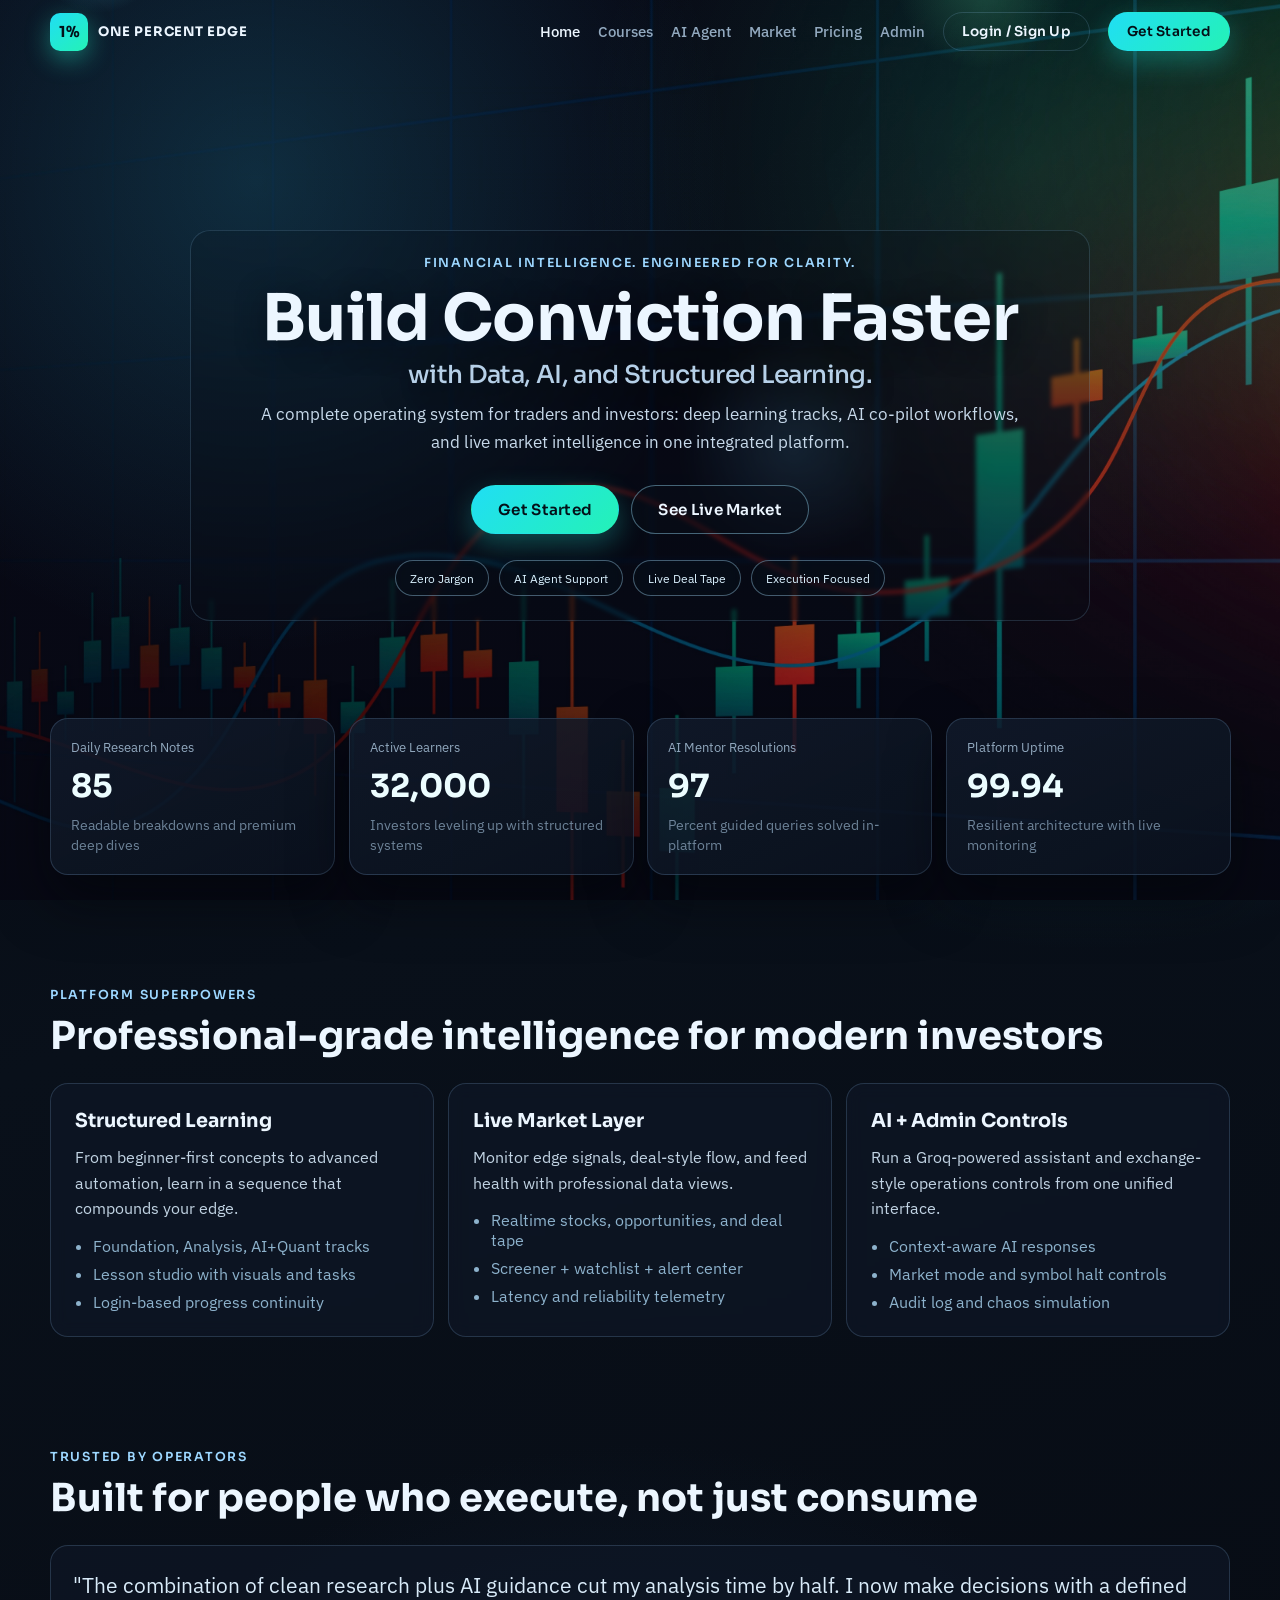
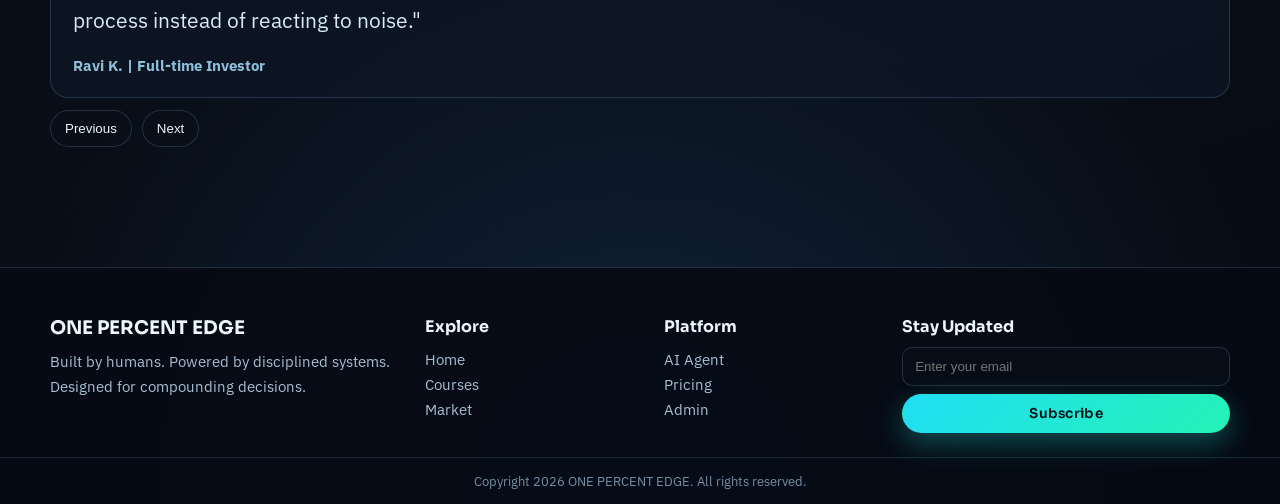
==== frontend/index.html @ e79e5efd "Initial commit" ====
<!DOCTYPE html>
<html lang="en">
  <head>
    <meta charset="UTF-8" />
    <meta name="viewport" content="width=device-width, initial-scale=1.0" />
    <title>One Percent Edge | Home</title>
    <link rel="preconnect" href="https://fonts.googleapis.com" />
    <link rel="preconnect" href="https://fonts.gstatic.com" crossorigin />
    <link
      href="https://fonts.googleapis.com/css2?family=Sora:wght@400;500;600;700;800&family=IBM+Plex+Sans:wght@400;500;600;700&display=swap"
      rel="stylesheet"
    />
    <link rel="stylesheet" href="/frontend/styles.css" />
  </head>
  <body>
    <div class="noise-layer" aria-hidden="true"></div>
    <div class="cursor-glow" id="cursorGlow" aria-hidden="true"></div>
    <div class="scroll-progress" id="scrollProgress" aria-hidden="true"></div>

    <header class="site-header" id="siteHeader">
      <nav class="nav-wrap container">
        <a class="brand" href="/" aria-label="One Percent Edge Home">
          <span class="brand-mark">1%</span>
          <span class="brand-text">ONE PERCENT EDGE</span>
        </a>

        <button class="nav-toggle" id="navToggle" aria-label="Toggle menu" aria-expanded="false" aria-controls="navLinks">
          <span></span><span></span><span></span>
        </button>

        <div class="nav-links" id="navLinks">
          <a href="/">Home</a>
          <a href="/courses">Courses</a>
          <a href="/ai-agent">AI Agent</a>
          <a href="/market">Market</a>
          <a href="/pricing">Pricing</a>
          <a href="/admin">Admin</a>
          <button class="btn btn-ghost" id="navLoginBtn" type="button">Login / Sign Up</button>
          <button class="btn btn-primary" id="navGetStarted" type="button">Get Started</button>
        </div>
      </nav>
    </header>

    <main>
      <section class="hero" id="home">
        <img class="hero-image" src="/frontend/background.jpeg" alt="Hero background" />
        <div class="hero-overlay"></div>
        <div class="hero-particles" aria-hidden="true"></div>

        <div class="hero-content container">
          <p class="eyebrow reveal">Financial Intelligence. Engineered for Clarity.</p>
          <h1 class="reveal delay-1">
            Build Conviction Faster
            <span>with Data, AI, and Structured Learning.</span>
          </h1>
          <p class="hero-subtext reveal delay-2">
            A complete operating system for traders and investors: deep learning tracks, AI co-pilot workflows,
            and live market intelligence in one integrated platform.
          </p>
          <div class="hero-actions reveal delay-3">
            <button class="btn btn-primary btn-xl" id="heroGetStarted" type="button">Get Started</button>
            <a class="btn btn-outline btn-xl" href="/market">See Live Market</a>
          </div>
          <div class="hero-tags reveal delay-4">
            <span>Zero Jargon</span>
            <span>AI Agent Support</span>
            <span>Live Deal Tape</span>
            <span>Execution Focused</span>
          </div>
        </div>
      </section>

      <section class="quick-stats container" id="stats">
        <article class="stat-card reveal tilt-card">
          <p>Daily Research Notes</p>
          <h3 data-counter="85">0</h3>
          <span>Readable breakdowns and premium deep dives</span>
        </article>
        <article class="stat-card reveal delay-1 tilt-card">
          <p>Active Learners</p>
          <h3 data-counter="32000">0</h3>
          <span>Investors leveling up with structured systems</span>
        </article>
        <article class="stat-card reveal delay-2 tilt-card">
          <p>AI Mentor Resolutions</p>
          <h3 data-counter="97">0</h3>
          <span>Percent guided queries solved in-platform</span>
        </article>
        <article class="stat-card reveal delay-3 tilt-card">
          <p>Platform Uptime</p>
          <h3 data-counter="99.94">0</h3>
          <span>Resilient architecture with live monitoring</span>
        </article>
      </section>

      <section class="feature-section container" id="features">
        <div class="section-head reveal">
          <p class="section-eyebrow">Platform Superpowers</p>
          <h2>Professional-grade intelligence for modern investors</h2>
        </div>

        <div class="feature-grid">
          <article class="feature-card reveal tilt-card">
            <h3>Structured Learning</h3>
            <p>From beginner-first concepts to advanced automation, learn in a sequence that compounds your edge.</p>
            <ul>
              <li>Foundation, Analysis, AI+Quant tracks</li>
              <li>Lesson studio with visuals and tasks</li>
              <li>Login-based progress continuity</li>
            </ul>
          </article>

          <article class="feature-card reveal delay-1 tilt-card">
            <h3>Live Market Layer</h3>
            <p>Monitor edge signals, deal-style flow, and feed health with professional data views.</p>
            <ul>
              <li>Realtime stocks, opportunities, and deal tape</li>
              <li>Screener + watchlist + alert center</li>
              <li>Latency and reliability telemetry</li>
            </ul>
          </article>

          <article class="feature-card reveal delay-2 tilt-card">
            <h3>AI + Admin Controls</h3>
            <p>Run a Groq-powered assistant and exchange-style operations controls from one unified interface.</p>
            <ul>
              <li>Context-aware AI responses</li>
              <li>Market mode and symbol halt controls</li>
              <li>Audit log and chaos simulation</li>
            </ul>
          </article>
        </div>
      </section>

      <section class="testimonial-section container" id="testimonials">
        <div class="section-head reveal">
          <p class="section-eyebrow">Trusted by Operators</p>
          <h2>Built for people who execute, not just consume</h2>
        </div>

        <div class="testimonial-slider reveal" id="testimonialSlider">
          <article class="testimonial active">
            <p>
              "The combination of clean research plus AI guidance cut my analysis time by half. I now make decisions with a defined
              process instead of reacting to noise."
            </p>
            <h4>Ravi K. | Full-time Investor</h4>
          </article>
          <article class="testimonial">
            <p>
              "What stood out is the learning depth. The course tracks are practical and the live intelligence panel gives confidence
              that the platform is truly alive."
            </p>
            <h4>Neha S. | Portfolio Manager</h4>
          </article>
          <article class="testimonial">
            <p>
              "I came for market notes and stayed for the system. The AI agent + structured curriculum is exactly what a serious
              learner needs."
            </p>
            <h4>Arjun P. | Data-driven Trader</h4>
          </article>
        </div>

        <div class="slider-controls reveal delay-1">
          <button id="prevTestimonial" type="button" aria-label="Previous testimonial">Previous</button>
          <button id="nextTestimonial" type="button" aria-label="Next testimonial">Next</button>
        </div>
      </section>
    </main>

    <footer class="site-footer">
      <div class="container footer-grid">
        <div>
          <h3>ONE PERCENT EDGE</h3>
          <p>Built by humans. Powered by disciplined systems. Designed for compounding decisions.</p>
        </div>
        <div>
          <h4>Explore</h4>
          <a href="/">Home</a>
          <a href="/courses">Courses</a>
          <a href="/market">Market</a>
        </div>
        <div>
          <h4>Platform</h4>
          <a href="/ai-agent">AI Agent</a>
          <a href="/pricing">Pricing</a>
          <a href="/admin">Admin</a>
        </div>
        <div>
          <h4>Stay Updated</h4>
          <form id="newsletterForm" class="newsletter-form">
            <input id="newsletterEmail" type="email" placeholder="Enter your email" required />
            <button class="btn btn-primary" type="submit">Subscribe</button>
          </form>
        </div>
      </div>
      <p class="copyright">Copyright 2026 ONE PERCENT EDGE. All rights reserved.</p>
    </footer>

    <div class="modal" id="leadModal" aria-hidden="true" role="dialog" aria-labelledby="leadModalTitle">
      <div class="modal-backdrop" data-close-modal="true"></div>
      <div class="modal-panel">
        <button class="modal-close" type="button" data-close-modal="true" aria-label="Close">x</button>
        <p class="section-eyebrow">Get Started</p>
        <h3 id="leadModalTitle">Reserve Your Onboarding Slot</h3>
        <form id="leadForm" class="lead-form">
          <input id="leadName" type="text" placeholder="Full name" required />
          <input id="leadEmail" type="email" placeholder="Email address" required />
          <select id="leadRole" required>
            <option value="">Select your goal</option>
            <option>Beginner Investor</option>
            <option>Active Trader</option>
            <option>Research Analyst</option>
            <option>Build AI Workflows</option>
          </select>
          <textarea id="leadNote" placeholder="What do you want to achieve in the next 90 days?" rows="4"></textarea>
          <button class="btn btn-primary" type="submit">Start My Journey</button>
        </form>
      </div>
    </div>

    <div class="modal" id="authModal" aria-hidden="true" role="dialog" aria-labelledby="authModalTitle">
      <div class="modal-backdrop" id="authBackdrop"></div>
      <div class="modal-panel auth-panel">
        <button class="modal-close" id="authCloseBtn" type="button" aria-label="Close">x</button>
        <p class="section-eyebrow">Course Access</p>
        <h3 id="authModalTitle">Login or Sign Up to Enroll</h3>
        <p class="auth-note">All courses are free of cost right now. Login once and continue learning anytime.</p>
        <div class="auth-tabs">
          <button class="auth-tab active" data-auth-tab="login" type="button">Login</button>
          <button class="auth-tab" data-auth-tab="signup" type="button">Sign Up</button>
        </div>

        <form id="loginForm" class="auth-form">
          <input id="loginEmail" type="email" placeholder="Email address" required />
          <input id="loginPassword" type="password" placeholder="Password" minlength="6" required />
          <button class="btn btn-primary" type="submit">Login and Enroll</button>
        </form>

        <form id="signupForm" class="auth-form hidden-auth">
          <input id="signupName" type="text" placeholder="Full name" required />
          <input id="signupEmail" type="email" placeholder="Email address" required />
          <input id="signupPassword" type="password" placeholder="Create password" minlength="6" required />
          <button class="btn btn-primary" type="submit">Create Account and Enroll</button>
        </form>
      </div>
    </div>

    <div class="toast-stack" id="toastStack" aria-live="polite"></div>

    <script src="/frontend/app.js"></script>
  </body>
</html>
---- frontend/styles.css ----
﻿:root {
  --bg-main: #070910;
  --bg-soft: #0c1220;
  --bg-card: rgba(14, 23, 38, 0.72);
  --bg-card-strong: rgba(12, 19, 32, 0.92);
  --line: rgba(157, 203, 255, 0.18);
  --line-strong: rgba(157, 226, 255, 0.42);
  --text-main: #ecf6ff;
  --text-muted: #92a9bf;
  --text-soft: #6d8398;
  --primary: #20def4;
  --primary-2: #24f2b6;
  --accent: #90ff66;
  --danger: #ff6b7b;
  --warning: #ffc66b;
  --radius-sm: 12px;
  --radius-md: 18px;
  --radius-lg: 26px;
  --font-head: "Sora", sans-serif;
  --font-body: "IBM Plex Sans", sans-serif;
  --ease-main: cubic-bezier(0.2, 0.75, 0.2, 1);
  --shadow-main: 0 24px 54px rgba(2, 5, 10, 0.55);
}

* {
  box-sizing: border-box;
}

html {
  scroll-behavior: smooth;
}

body {
  margin: 0;
  min-height: 100%;
  font-family: var(--font-body);
  color: var(--text-main);
  background:
    radial-gradient(circle at 12% 14%, #1a2f4d 0%, transparent 26%),
    radial-gradient(circle at 85% 18%, #0f4658 0%, transparent 28%),
    radial-gradient(circle at 50% 100%, #12243b 0%, transparent 30%),
    linear-gradient(160deg, #05070f 0%, #09101a 42%, #070b13 100%);
  overflow-x: hidden;
}

a {
  color: inherit;
  text-decoration: none;
}

.noise-layer {
  position: fixed;
  inset: 0;
  pointer-events: none;
  z-index: -2;
  opacity: 0.28;
  background-image:
    radial-gradient(circle at 1px 1px, rgba(255, 255, 255, 0.08) 1px, transparent 0),
    linear-gradient(transparent 94%, rgba(121, 191, 255, 0.06) 95%);
  background-size: 3px 3px, 100% 26px;
}

.cursor-glow {
  position: fixed;
  top: 0;
  left: 0;
  width: 260px;
  height: 260px;
  border-radius: 50%;
  pointer-events: none;
  background: radial-gradient(circle, rgba(33, 216, 244, 0.18), rgba(33, 216, 244, 0) 65%);
  transform: translate(-50%, -50%);
  z-index: -1;
  transition: transform 120ms linear;
}

.scroll-progress {
  position: fixed;
  top: 0;
  left: 0;
  width: 0;
  height: 3px;
  z-index: 100;
  background: linear-gradient(90deg, var(--primary), var(--primary-2));
  box-shadow: 0 0 18px rgba(37, 240, 204, 0.75);
}

.container {
  width: min(1180px, calc(100vw - 36px));
  margin: 0 auto;
}

.page-shell {
  padding-top: 108px;
}

.page-shell > section:first-child {
  margin-top: 0 !important;
}

.site-header {
  position: fixed;
  top: 0;
  left: 0;
  right: 0;
  z-index: 80;
  padding: 12px 0;
  transition: background 220ms var(--ease-main), box-shadow 220ms var(--ease-main), border-color 220ms var(--ease-main);
  border-bottom: 1px solid transparent;
}

.site-header.scrolled {
  background: rgba(7, 12, 20, 0.83);
  backdrop-filter: blur(10px);
  border-bottom-color: var(--line);
  box-shadow: 0 12px 40px rgba(0, 0, 0, 0.35);
}

.nav-wrap {
  display: flex;
  align-items: center;
  justify-content: space-between;
  gap: 18px;
}

.brand {
  display: inline-flex;
  align-items: center;
  gap: 10px;
}

.brand-mark {
  width: 38px;
  height: 38px;
  border-radius: 10px;
  display: inline-grid;
  place-items: center;
  font: 700 0.95rem var(--font-head);
  color: #041019;
  background: linear-gradient(140deg, var(--primary), var(--primary-2));
  box-shadow: 0 8px 24px rgba(37, 240, 204, 0.4);
}

.brand-text {
  font-family: var(--font-head);
  font-weight: 700;
  letter-spacing: 0.06em;
  font-size: 0.82rem;
}

.nav-links {
  display: inline-flex;
  align-items: center;
  gap: 18px;
}

.nav-links > a {
  color: var(--text-muted);
  font-weight: 500;
  font-size: 0.94rem;
  transition: color 180ms var(--ease-main);
}

.nav-links > a:hover,
.nav-links > a.active {
  color: var(--text-main);
}

.nav-toggle {
  display: none;
  width: 44px;
  height: 44px;
  border: 1px solid var(--line);
  border-radius: 12px;
  background: rgba(8, 14, 24, 0.9);
  padding: 0;
  align-items: center;
  justify-content: center;
  flex-direction: column;
  gap: 5px;
}

.nav-toggle span {
  width: 20px;
  height: 2px;
  background: var(--text-main);
  border-radius: 999px;
  transition: transform 180ms var(--ease-main), opacity 180ms var(--ease-main);
}

.btn {
  border: 1px solid transparent;
  border-radius: 999px;
  padding: 10px 18px;
  font-family: var(--font-head);
  font-weight: 600;
  font-size: 0.85rem;
  letter-spacing: 0.02em;
  cursor: pointer;
  transition: transform 180ms var(--ease-main), box-shadow 180ms var(--ease-main), border-color 180ms var(--ease-main), background 180ms var(--ease-main);
}

.btn:hover {
  transform: translateY(-1px);
}

.btn-primary {
  background: linear-gradient(135deg, var(--primary), var(--primary-2));
  color: #041018;
  box-shadow: 0 10px 28px rgba(33, 233, 214, 0.3);
}

.btn-primary:hover {
  box-shadow: 0 14px 32px rgba(33, 233, 214, 0.45);
}

.btn-ghost {
  background: transparent;
  color: var(--text-main);
  border-color: var(--line);
}

.btn-outline {
  background: rgba(9, 15, 25, 0.5);
  color: var(--text-main);
  border-color: var(--line-strong);
}

.btn-xl {
  font-size: 0.95rem;
  padding: 14px 26px;
}

.hero {
  position: relative;
  min-height: 100vh;
  display: grid;
  place-items: center;
  padding-top: 95px;
  --hero-lift: 72px;
  overflow: hidden;
}

.hero-image {
  position: absolute;
  inset: 0;
  width: 100%;
  height: 100%;
  object-fit: cover;
  filter: brightness(1.13) contrast(1.08) saturate(1.1);
  transform: scale(1.08);
  animation: heroZoom 16s ease-in-out infinite alternate;
}

@keyframes heroZoom {
  from {
    transform: scale(1.08);
  }
  to {
    transform: scale(1.16);
  }
}

.hero-overlay {
  position: absolute;
  inset: 0;
  background:
    radial-gradient(circle at 20% 20%, rgba(50, 209, 255, 0.18), transparent 38%),
    radial-gradient(circle at 80% 18%, rgba(58, 255, 169, 0.12), transparent 35%),
    linear-gradient(160deg, rgba(5, 8, 14, 0.34), rgba(5, 8, 14, 0.52));
}


.hero-particles {
  position: absolute;
  inset: -30% -10% -8%;
  pointer-events: none;
  background:
    radial-gradient(circle, rgba(90, 225, 255, 0.32) 0, rgba(90, 225, 255, 0) 52%) 10% 12% / 180px 180px no-repeat,
    radial-gradient(circle, rgba(102, 255, 173, 0.2) 0, rgba(102, 255, 173, 0) 55%) 76% 14% / 220px 220px no-repeat,
    radial-gradient(circle, rgba(100, 192, 255, 0.16) 0, rgba(100, 192, 255, 0) 60%) 62% 60% / 260px 260px no-repeat;
  animation: floatParticles 10s ease-in-out infinite alternate;
}

@keyframes floatParticles {
  from {
    transform: translate3d(0, -6px, 0);
  }
  to {
    transform: translate3d(0, -24px, 0);
  }
}

.hero-content {
  position: relative;
  z-index: 3;
  text-align: center;
  max-width: 900px;
  transform: translateY(calc(-1 * var(--hero-lift)));
  padding: clamp(16px, 2.6vw, 24px);
  border-radius: 20px;
  background: linear-gradient(180deg, rgba(7, 12, 21, 0.2), rgba(7, 12, 21, 0.34));
  border: 1px solid rgba(147, 210, 255, 0.17);
  backdrop-filter: blur(2px);
}

.eyebrow,
.section-eyebrow {
  margin: 0;
  font-family: var(--font-head);
  font-weight: 600;
  font-size: 0.78rem;
  letter-spacing: 0.14em;
  text-transform: uppercase;
  color: #9dd7ff;
}

.hero h1 {
  margin: 14px 0 12px;
  font-family: var(--font-head);
  font-size: clamp(2rem, 6vw, 4rem);
  line-height: 1.05;
  letter-spacing: -0.01em;
  text-shadow: 0 6px 28px rgba(2, 7, 16, 0.5);
}

.hero h1 span {
  display: block;
  margin-top: 10px;
  font-size: clamp(1rem, 2.1vw, 1.55rem);
  color: #b6d0e8;
  font-weight: 500;
}

.hero-subtext {
  margin: 0 auto;
  max-width: 780px;
  font-size: clamp(1rem, 1.35vw, 1.2rem);
  line-height: 1.6;
  color: #c7d9ea;
}

.hero-actions {
  margin-top: 30px;
  display: inline-flex;
  align-items: center;
  gap: 12px;
}

.hero-tags {
  margin-top: 26px;
  display: flex;
  flex-wrap: wrap;
  justify-content: center;
  gap: 10px;
}

.hero-tags span {
  padding: 9px 14px;
  border-radius: 999px;
  border: 1px solid rgba(169, 224, 255, 0.38);
  background: rgba(8, 16, 28, 0.45);
  backdrop-filter: blur(6px);
  font-size: 0.78rem;
  color: #daf2ff;
}

.quick-stats {
  margin-top: -182px;
  position: relative;
  z-index: 4;
  display: grid;
  grid-template-columns: repeat(4, minmax(0, 1fr));
  gap: 14px;
}

.stat-card {
  border: 1px solid var(--line);
  border-radius: var(--radius-md);
  background: linear-gradient(155deg, rgba(17, 27, 44, 0.82), rgba(11, 18, 30, 0.9));
  padding: 20px;
  box-shadow: var(--shadow-main);
}

.stat-card p {
  margin: 0;
  font-size: 0.8rem;
  color: var(--text-muted);
}

.stat-card h3 {
  margin: 10px 0 8px;
  font-family: var(--font-head);
  font-size: clamp(1.7rem, 2.5vw, 2.2rem);
  color: #ecfdff;
}

.stat-card span {
  font-size: 0.88rem;
  color: var(--text-soft);
}

.feature-section,
.courses-section,
.agent-section,
.tools-section,
.admin-section,
.pricing-section,
.testimonial-section,
.faq-section {
  margin-top: 112px;
}

.section-head {
  margin-bottom: 24px;
}

.section-head h2 {
  margin: 10px 0 0;
  font-family: var(--font-head);
  font-size: clamp(1.7rem, 3vw, 2.7rem);
  line-height: 1.2;
}

.feed-badge {
  margin: 12px 0 0;
  display: inline-block;
  padding: 8px 12px;
  border-radius: 999px;
  border: 1px solid rgba(121, 196, 242, 0.34);
  background: rgba(9, 16, 28, 0.72);
  color: #b8d4e8;
  font-size: 0.82rem;
}

.feature-grid {
  display: grid;
  grid-template-columns: repeat(3, minmax(0, 1fr));
  gap: 14px;
}

.feature-card {
  border: 1px solid var(--line);
  border-radius: var(--radius-md);
  padding: 24px;
  background: var(--bg-card);
  backdrop-filter: blur(8px);
}

.feature-card h3 {
  margin: 0;
  font-family: var(--font-head);
  font-size: 1.2rem;
}

.feature-card p {
  margin: 12px 0 14px;
  color: #c2d4e4;
  line-height: 1.6;
}

.feature-card ul {
  margin: 0;
  padding-left: 18px;
  color: #8db2cc;
  display: grid;
  gap: 8px;
}

.course-filters {
  display: flex;
  flex-wrap: wrap;
  gap: 10px;
  margin-bottom: 16px;
}

.chip {
  border: 1px solid var(--line);
  border-radius: 999px;
  background: rgba(9, 16, 27, 0.7);
  color: #b6cbde;
  padding: 10px 16px;
  font-family: var(--font-head);
  font-size: 0.82rem;
  cursor: pointer;
  transition: border-color 180ms var(--ease-main), color 180ms var(--ease-main), background 180ms var(--ease-main);
}

.chip.active,
.chip:hover {
  color: #02161d;
  border-color: transparent;
  background: linear-gradient(135deg, var(--primary), var(--primary-2));
}

.course-grid {
  display: grid;
  grid-template-columns: repeat(3, minmax(0, 1fr));
  gap: 14px;
}

.course-card {
  border: 1px solid var(--line);
  border-radius: var(--radius-md);
  overflow: hidden;
  background: var(--bg-card-strong);
  transform-origin: center;
}

.course-card.hidden {
  display: none;
}

.course-card img {
  width: 100%;
  aspect-ratio: 16/10;
  object-fit: cover;
  filter: saturate(1.05) contrast(1.02);
}

.course-body {
  padding: 16px;
}

.course-body p {
  margin: 0;
  color: #82e4ff;
  font-size: 0.82rem;
  letter-spacing: 0.08em;
  text-transform: uppercase;
}

.course-body h3 {
  margin: 8px 0;
  font-family: var(--font-head);
  font-size: 1.1rem;
  line-height: 1.35;
}

.course-body span {
  color: var(--text-muted);
  font-size: 0.86rem;
}

.course-meta-line {
  display: inline-block;
  margin-bottom: 10px;
}

.course-desc {
  margin: 0 0 10px;
  color: #c7dbeb;
  font-size: 0.9rem;
  line-height: 1.55;
}

.course-highlights {
  margin: 0;
  padding-left: 18px;
  display: grid;
  gap: 7px;
  color: #9fbdd3;
  font-size: 0.84rem;
  line-height: 1.5;
}

.course-foot {
  margin-top: 12px;
  padding-top: 10px;
  border-top: 1px solid rgba(143, 196, 236, 0.18);
  display: flex;
  align-items: center;
  justify-content: space-between;
  gap: 8px;
}

.course-foot-meta {
  display: grid;
  gap: 4px;
}

.course-foot span {
  color: #85bbd8;
  font-size: 0.8rem;
  font-weight: 600;
}

.course-price {
  color: #8effc5 !important;
  font-size: 0.76rem !important;
  letter-spacing: 0.04em;
  text-transform: uppercase;
}

.course-foot .btn {
  padding: 8px 12px;
  font-size: 0.76rem;
}

.agent-section {
  display: grid;
  grid-template-columns: 1.05fr 1fr;
  gap: 18px;
  align-items: start;
}

.agent-copy p:not(.section-eyebrow) {
  color: #c2d4e4;
  line-height: 1.7;
}

.agent-pills {
  margin-top: 18px;
  display: flex;
  flex-wrap: wrap;
  gap: 10px;
}

.pill {
  border: 1px solid var(--line);
  border-radius: 999px;
  background: rgba(9, 15, 25, 0.68);
  color: #bed6e7;
  padding: 10px 14px;
  cursor: pointer;
}

.pill:hover {
  border-color: var(--line-strong);
}

.agent-chat {
  border: 1px solid var(--line);
  border-radius: var(--radius-md);
  background: linear-gradient(160deg, rgba(13, 21, 33, 0.9), rgba(11, 17, 29, 0.93));
  box-shadow: var(--shadow-main);
  overflow: hidden;
}

.agent-head {
  display: flex;
  align-items: center;
  justify-content: space-between;
  padding: 14px 16px;
  border-bottom: 1px solid var(--line);
}

.agent-head h3 {
  margin: 0;
  font-family: var(--font-head);
  font-size: 0.9rem;
  letter-spacing: 0.08em;
}

.agent-head span {
  font-size: 0.76rem;
  color: #02181f;
  background: linear-gradient(120deg, var(--primary), var(--primary-2));
  border-radius: 999px;
  padding: 5px 10px;
}

.agent-messages {
  max-height: 300px;
  min-height: 300px;
  overflow: auto;
  padding: 14px;
  display: flex;
  flex-direction: column;
  gap: 10px;
}

.msg {
  max-width: 85%;
  padding: 10px 12px;
  border-radius: 12px;
  font-size: 0.92rem;
  line-height: 1.5;
}

.msg p {
  margin: 0;
  white-space: pre-wrap;
}

.msg p + p {
  margin-top: 8px;
}

.msg.user {
  margin-left: auto;
  background: linear-gradient(135deg, rgba(47, 214, 240, 0.25), rgba(47, 214, 240, 0.08));
  border: 1px solid rgba(123, 236, 255, 0.4);
}

.msg.bot {
  background: rgba(19, 31, 48, 0.9);
  border: 1px solid rgba(132, 176, 218, 0.23);
}

.msg-table-wrap {
  margin-top: 8px;
  overflow-x: auto;
  border: 1px solid rgba(133, 186, 229, 0.24);
  border-radius: 10px;
  background: rgba(8, 14, 24, 0.7);
}

.msg-table {
  width: 100%;
  min-width: 460px;
  border-collapse: collapse;
}

.msg-table th,
.msg-table td {
  text-align: left;
  padding: 8px 10px;
  font-size: 0.82rem;
  border-bottom: 1px solid rgba(127, 175, 214, 0.16);
}

.msg-table th {
  background: linear-gradient(180deg, rgba(45, 84, 124, 0.82), rgba(30, 58, 89, 0.92));
  color: #ecf6ff;
  font-family: var(--font-head);
  letter-spacing: 0.02em;
}

.agent-input {
  display: flex;
  gap: 10px;
  padding: 12px;
  border-top: 1px solid var(--line);
}

.agent-input input {
  flex: 1;
  border-radius: 999px;
  border: 1px solid var(--line);
  background: rgba(8, 14, 24, 0.8);
  color: var(--text-main);
  padding: 12px 16px;
  font-size: 0.95rem;
}

.agent-input input:focus,
.newsletter-form input:focus,
.lead-form input:focus,
.lead-form select:focus,
.lead-form textarea:focus {
  outline: 2px solid rgba(39, 225, 255, 0.45);
  outline-offset: 1px;
}

.live-section {
  margin-top: 120px;
  padding: 90px 0;
  background: linear-gradient(180deg, rgba(6, 10, 17, 0.2), rgba(9, 14, 25, 0.65));
  border-top: 1px solid rgba(125, 188, 255, 0.1);
  border-bottom: 1px solid rgba(125, 188, 255, 0.1);
}

.ticker-wrap {
  margin: 8px 0 16px;
  border: 1px solid var(--line);
  border-radius: 999px;
  overflow: hidden;
  background: rgba(7, 12, 20, 0.88);
}

.ticker-track {
  padding: 10px 0;
  white-space: nowrap;
  display: inline-block;
  min-width: 100%;
  animation: ticker 28s linear infinite;
}

.ticker-track span {
  margin-right: 26px;
  font-size: 0.88rem;
  color: #cbe7f9;
}

.ticker-track strong.up {
  color: var(--accent);
}

.ticker-track strong.down {
  color: var(--danger);
}

@keyframes ticker {
  from {
    transform: translateX(0);
  }
  to {
    transform: translateX(-50%);
  }
}

.live-grid {
  display: grid;
  grid-template-columns: repeat(3, minmax(0, 1fr));
  gap: 14px;
}

.live-card {
  border: 1px solid var(--line);
  border-radius: var(--radius-md);
  background: var(--bg-card);
  padding: 18px;
}

.live-card h3 {
  margin: 0 0 12px;
  font-family: var(--font-head);
}

.live-metrics {
  display: grid;
  gap: 9px;
}

.live-metrics p {
  margin: 0;
  display: flex;
  justify-content: space-between;
  gap: 8px;
  font-size: 0.92rem;
  color: #d2e6f7;
}

.live-metrics span {
  color: var(--text-muted);
}

.opportunity-list {
  display: grid;
  gap: 8px;
}

.opp-row {
  border: 1px solid rgba(143, 203, 255, 0.16);
  border-radius: 10px;
  padding: 9px 10px;
  display: flex;
  justify-content: space-between;
  gap: 8px;
  font-size: 0.9rem;
}

.opp-row b {
  color: #dff5ff;
}

.tools-section {
  margin-top: 112px;
}

.tools-grid {
  display: grid;
  grid-template-columns: 1.3fr 1fr;
  gap: 14px;
}

.tool-card {
  border: 1px solid var(--line);
  border-radius: var(--radius-md);
  background: linear-gradient(165deg, rgba(10, 17, 30, 0.84), rgba(8, 14, 24, 0.93));
  padding: 16px;
}

.tool-card h3 {
  margin: 0 0 12px;
  font-family: var(--font-head);
}

.screener-controls {
  display: grid;
  grid-template-columns: repeat(3, minmax(0, 1fr));
  gap: 10px;
}

.screener-control {
  display: grid;
  gap: 6px;
}

.screener-control span {
  color: #98b8cd;
  font-size: 0.82rem;
}

.screener-control strong {
  color: #9de3ff;
  font-family: var(--font-head);
  font-size: 0.85rem;
}

.screener-control select {
  width: 100%;
  border: 1px solid var(--line);
  border-radius: 10px;
  background: rgba(8, 14, 24, 0.8);
  color: var(--text-main);
  padding: 10px;
  font: 500 0.88rem var(--font-body);
}

.screener-meta {
  margin: 10px 0;
  color: #abc9dd;
  font-size: 0.86rem;
}

.screener-table-wrap {
  border: 1px solid rgba(131, 188, 244, 0.16);
  border-radius: 12px;
  overflow: auto;
  max-height: 420px;
}

.screener-table {
  width: 100%;
  min-width: 780px;
  border-collapse: collapse;
}

.screener-table thead th {
  position: sticky;
  top: 0;
  z-index: 1;
  background: linear-gradient(180deg, #1e3b66, #1b3152);
  color: #eff7ff;
  text-align: left;
  padding: 10px;
  font: 700 0.78rem var(--font-head);
  letter-spacing: 0.03em;
}

.screener-table tbody td {
  padding: 10px;
  border-bottom: 1px solid rgba(126, 180, 221, 0.16);
  color: #cde3f4;
  font-size: 0.86rem;
}

.watchlist-add-row {
  display: flex;
  gap: 8px;
  margin-bottom: 10px;
}

.watchlist-add-row input {
  flex: 1;
  border: 1px solid var(--line);
  border-radius: 999px;
  background: rgba(8, 13, 22, 0.84);
  color: var(--text-main);
  padding: 10px 14px;
  font-size: 0.9rem;
}

.watchlist-list {
  display: grid;
  gap: 8px;
  margin-bottom: 12px;
}

.watchlist-item {
  border: 1px solid rgba(135, 194, 235, 0.2);
  border-radius: 10px;
  background: rgba(8, 14, 24, 0.72);
  padding: 9px 10px;
  display: grid;
  gap: 5px;
}

.watchlist-item-top {
  display: flex;
  justify-content: space-between;
  gap: 8px;
  align-items: center;
}

.watchlist-item-top strong {
  font-family: var(--font-head);
  color: #e3f7ff;
}

.watchlist-item-meta {
  display: flex;
  gap: 10px;
  color: #9ec0d7;
  font-size: 0.8rem;
  flex-wrap: wrap;
}

.watchlist-empty {
  margin: 0;
  color: #8faec3;
  font-size: 0.86rem;
}

.alerts-head {
  display: flex;
  align-items: center;
  justify-content: space-between;
  gap: 8px;
  margin-bottom: 8px;
}

.alerts-head h4 {
  margin: 0;
  font-family: var(--font-head);
}

.alerts-list {
  margin: 0;
  padding: 0;
  list-style: none;
  display: grid;
  gap: 8px;
  max-height: 220px;
  overflow: auto;
}

.alerts-list li {
  border: 1px solid rgba(137, 189, 228, 0.2);
  border-radius: 10px;
  background: rgba(8, 14, 24, 0.66);
  padding: 8px 10px;
  color: #b9d5e8;
  font-size: 0.82rem;
  line-height: 1.45;
}

.alerts-list li strong {
  color: #e0f8ff;
}

.alerts-list li time {
  color: #8faec3;
  font-size: 0.76rem;
}

.edge-up {
  color: #8effc5;
  font-weight: 700;
}

.edge-down {
  color: #ff9dae;
  font-weight: 700;
}

.learning-section {
  margin-top: 112px;
}

.learning-grid {
  display: grid;
  grid-template-columns: 0.9fr 2.1fr;
  gap: 14px;
}

.lesson-sidebar {
  border: 1px solid var(--line);
  border-radius: var(--radius-md);
  background: rgba(10, 17, 30, 0.86);
  padding: 16px;
}

.lesson-progress-text {
  margin: 0 0 8px;
  color: #a4c6dc;
  font-size: 0.88rem;
}

.lesson-progress-track {
  width: 100%;
  height: 8px;
  border-radius: 999px;
  background: rgba(127, 168, 203, 0.2);
  overflow: hidden;
  margin-bottom: 12px;
}

.lesson-progress-fill {
  width: 0;
  height: 100%;
  background: linear-gradient(90deg, var(--primary), var(--primary-2));
  transition: width 260ms var(--ease-main);
}

.lesson-list {
  margin: 0;
  padding: 0;
  list-style: none;
  display: grid;
  gap: 8px;
}

.lesson-list li {
  border: 1px solid rgba(134, 186, 229, 0.16);
  border-radius: 10px;
  background: rgba(9, 15, 24, 0.78);
  padding: 9px 10px;
  color: #bcd5e8;
  font-size: 0.86rem;
}

.lesson-list li.active {
  border-color: rgba(117, 235, 255, 0.55);
  color: #e6fbff;
}

.lesson-list li.done {
  border-color: rgba(123, 255, 200, 0.46);
}

.lesson-content {
  border: 1px solid var(--line);
  border-radius: var(--radius-md);
  overflow: hidden;
  background: rgba(10, 17, 30, 0.9);
}

.lesson-content img {
  width: 100%;
  max-height: 280px;
  object-fit: cover;
  border-bottom: 1px solid rgba(126, 180, 221, 0.2);
}

.lesson-body {
  padding: 16px;
}

.lesson-body h3 {
  margin: 0 0 10px;
  font-family: var(--font-head);
  font-size: 1.35rem;
}

.lesson-body p {
  margin: 0 0 12px;
  color: #c7daea;
  line-height: 1.62;
}

.lesson-points {
  margin: 0 0 12px;
  padding-left: 18px;
  display: grid;
  gap: 7px;
  color: #9ebdd2;
}

.lesson-task {
  margin: 0;
  border: 1px solid rgba(123, 183, 226, 0.23);
  border-radius: 10px;
  padding: 10px;
  background: rgba(7, 14, 24, 0.76);
  color: #b7dcf5;
  font-weight: 600;
}

.lesson-controls {
  margin-top: 12px;
  display: flex;
  align-items: center;
  gap: 8px;
  flex-wrap: wrap;
}

.admin-section {
  margin-top: 112px;
}

.admin-grid {
  display: grid;
  grid-template-columns: 1fr 1.35fr 1.2fr;
  gap: 14px;
}

.admin-card {
  border: 1px solid var(--line);
  border-radius: var(--radius-md);
  background: linear-gradient(165deg, rgba(11, 18, 31, 0.88), rgba(8, 14, 24, 0.93));
  padding: 16px;
  min-height: 220px;
}

.admin-card h3 {
  margin: 0 0 12px;
  font-family: var(--font-head);
}

.admin-muted {
  margin: 0 0 12px;
  color: #b8d3e6;
}

.admin-note {
  margin: 10px 0 0;
  color: #89a8bf;
  font-size: 0.82rem;
}

.admin-input-row {
  display: flex;
  gap: 8px;
}

.admin-input-row input,
.admin-halt-row select {
  width: 100%;
  border: 1px solid var(--line);
  border-radius: 10px;
  background: rgba(8, 14, 24, 0.82);
  color: var(--text-main);
  padding: 11px 12px;
  font: 500 0.9rem var(--font-body);
}

.admin-metrics {
  display: grid;
  gap: 8px;
  margin-bottom: 10px;
}

.admin-metrics p {
  margin: 0;
  display: flex;
  justify-content: space-between;
  gap: 8px;
  color: #d2e7f7;
}

.admin-metrics span {
  color: #97b6cc;
}

.admin-mode-group {
  display: flex;
  flex-wrap: wrap;
  gap: 8px;
  margin-bottom: 10px;
}

.admin-mode-btn.active-mode {
  border-color: transparent;
  background: linear-gradient(135deg, var(--primary), var(--primary-2));
  color: #03141d;
}

.admin-chaos-row {
  display: grid;
  grid-template-columns: auto 1fr auto auto;
  align-items: center;
  gap: 8px;
  margin-bottom: 10px;
}

.admin-chaos-row label {
  color: #9ebed4;
  font-size: 0.88rem;
}

.admin-chaos-row input[type="range"] {
  width: 100%;
}

.admin-chaos-row span {
  color: #9ddcff;
  font: 600 0.85rem var(--font-head);
}

.admin-halt-row {
  display: flex;
  gap: 8px;
  margin-bottom: 10px;
}

.admin-log {
  margin: 0;
  padding: 0;
  list-style: none;
  display: grid;
  gap: 8px;
  max-height: 320px;
  overflow: auto;
}

.admin-log li {
  border: 1px solid rgba(137, 189, 228, 0.2);
  border-radius: 10px;
  background: rgba(8, 14, 24, 0.66);
  padding: 8px 10px;
  color: #b9d5e8;
  font-size: 0.84rem;
  line-height: 1.45;
}

.admin-log b {
  color: #dff5ff;
}

.admin-log time {
  color: #89abc2;
  font-size: 0.78rem;
}

.admin-business-grid {
  margin-top: 14px;
  display: grid;
  grid-template-columns: repeat(2, minmax(0, 1fr));
  gap: 14px;
}

.admin-wide {
  grid-column: span 2;
}

.admin-table-wrap {
  border: 1px solid rgba(131, 188, 244, 0.16);
  border-radius: 12px;
  overflow: auto;
  max-height: 360px;
}

.admin-table {
  width: 100%;
  min-width: 920px;
  border-collapse: collapse;
}

.admin-table thead th {
  position: sticky;
  top: 0;
  z-index: 1;
  background: linear-gradient(180deg, #273f63, #1d314f);
  color: #eef7ff;
  text-align: left;
  padding: 10px;
  font: 700 0.78rem var(--font-head);
  letter-spacing: 0.03em;
}

.admin-table tbody td {
  padding: 9px 10px;
  border-bottom: 1px solid rgba(129, 183, 223, 0.16);
  color: #cfe3f4;
  font-size: 0.84rem;
  vertical-align: top;
}

.admin-form-grid {
  display: grid;
  gap: 10px;
}

.admin-form-grid input,
.admin-form-grid select,
.admin-form-grid textarea {
  width: 100%;
  border: 1px solid var(--line);
  border-radius: 10px;
  background: rgba(8, 14, 24, 0.82);
  color: var(--text-main);
  padding: 11px 12px;
  font: 500 0.9rem var(--font-body);
}

.admin-form-grid textarea {
  resize: vertical;
}

.market-updates-panel {
  border: 1px solid var(--line);
  border-radius: var(--radius-md);
  background: linear-gradient(165deg, rgba(10, 17, 30, 0.84), rgba(8, 14, 24, 0.92));
  padding: 16px;
  margin-bottom: 22px;
}

.market-updates-toolbar {
  display: flex;
  gap: 10px;
  align-items: center;
  justify-content: space-between;
  flex-wrap: wrap;
  margin-bottom: 10px;
}

.market-updates-list {
  margin: 0;
  padding: 0;
  list-style: none;
  display: grid;
  gap: 10px;
  max-height: 360px;
  overflow: auto;
}

.market-updates-list > li {
  border: 1px solid rgba(137, 189, 228, 0.24);
  border-radius: 12px;
  background: rgba(8, 14, 24, 0.72);
  padding: 10px 12px;
  color: #c4dcef;
  font-size: 0.9rem;
}

.market-update-item header {
  display: flex;
  align-items: center;
  justify-content: space-between;
  gap: 8px;
  margin-bottom: 6px;
}

.market-update-item header strong {
  font-family: var(--font-head);
  color: #e8f8ff;
}

.market-update-item header span {
  border: 1px solid rgba(123, 189, 235, 0.35);
  border-radius: 999px;
  padding: 2px 8px;
  font-size: 0.72rem;
  color: #9ed6ff;
}

.market-update-item h4 {
  margin: 0 0 6px;
  font-family: var(--font-head);
  font-size: 0.95rem;
  color: #ebf8ff;
}

.market-update-item p {
  margin: 0;
  color: #b8d1e4;
  line-height: 1.5;
}

.market-update-item time {
  margin-top: 8px;
  display: inline-block;
  color: #8fadbf;
  font-size: 0.76rem;
}

.deals-section {
  margin-top: 112px;
}

.deals-panel {
  border: 1px solid var(--line);
  border-radius: var(--radius-md);
  background: linear-gradient(165deg, rgba(10, 17, 30, 0.82), rgba(8, 14, 24, 0.92));
  overflow: hidden;
}

.deals-toolbar {
  display: flex;
  align-items: center;
  justify-content: space-between;
  gap: 12px;
  padding: 14px;
  border-bottom: 1px solid rgba(131, 188, 244, 0.16);
}

.deals-tabs {
  display: flex;
  flex-wrap: wrap;
  gap: 8px;
}

.deals-tab {
  border: 1px solid rgba(122, 178, 224, 0.34);
  border-radius: 999px;
  background: rgba(9, 16, 29, 0.8);
  color: #c5dff3;
  padding: 9px 14px;
  font: 600 0.82rem var(--font-head);
  cursor: pointer;
  transition: all 180ms var(--ease-main);
}

.deals-tab.active,
.deals-tab:hover {
  border-color: transparent;
  color: #03111a;
  background: linear-gradient(135deg, #20def4, #24f2b6);
}

.deals-download {
  border: 1px solid rgba(125, 183, 229, 0.32);
  border-radius: 999px;
  background: rgba(8, 14, 24, 0.82);
  color: #d3ecff;
  padding: 9px 14px;
  font: 600 0.82rem var(--font-head);
  cursor: pointer;
}

.deals-count {
  margin: 0;
  padding: 10px 14px;
  border-bottom: 1px solid rgba(125, 183, 229, 0.13);
  color: #a9c9de;
  font: 600 0.84rem var(--font-head);
  letter-spacing: 0.06em;
}

.deals-table-wrap {
  overflow: auto;
  max-height: 520px;
}

.deals-table {
  width: 100%;
  min-width: 980px;
  border-collapse: collapse;
}

.deals-table thead th {
  position: sticky;
  top: 0;
  z-index: 1;
  background: linear-gradient(180deg, #2c2a73, #2a2564);
  color: #edf4ff;
  font: 700 0.8rem var(--font-head);
  letter-spacing: 0.03em;
  padding: 12px 10px;
  text-align: left;
}

.deals-table tbody td {
  padding: 11px 10px;
  border-bottom: 1px solid rgba(132, 191, 244, 0.13);
  color: #d4e7f7;
  font-size: 0.9rem;
}

.deals-table tbody tr:hover {
  background: rgba(47, 124, 167, 0.12);
}

.deal-side-buy {
  color: #8effc5;
  font-weight: 700;
}

.deal-side-sell {
  color: #ff9dae;
  font-weight: 700;
}

.deal-symbol {
  color: #8dd7ff;
  text-decoration: underline;
}

.pricing-section {
  position: relative;
}

.billing-toggle {
  display: inline-flex;
  align-items: center;
  gap: 12px;
  border: 1px solid var(--line);
  border-radius: 999px;
  padding: 8px 14px;
  background: rgba(11, 18, 30, 0.74);
  margin-bottom: 16px;
}

.billing-toggle span {
  font-size: 0.88rem;
  color: #bfd5e8;
}

.billing-toggle em {
  font-style: normal;
  color: var(--accent);
}

.switch {
  position: relative;
  display: inline-block;
  width: 50px;
  height: 28px;
}

.switch input {
  opacity: 0;
  width: 0;
  height: 0;
}

.slider {
  position: absolute;
  inset: 0;
  border-radius: 999px;
  background: rgba(128, 171, 207, 0.32);
  transition: background 180ms var(--ease-main);
}

.slider::before {
  content: "";
  position: absolute;
  width: 22px;
  height: 22px;
  left: 3px;
  top: 3px;
  border-radius: 50%;
  background: #fff;
  transition: transform 180ms var(--ease-main);
}

.switch input:checked + .slider {
  background: linear-gradient(120deg, var(--primary), var(--primary-2));
}

.switch input:checked + .slider::before {
  transform: translateX(22px);
}

.pricing-grid {
  display: grid;
  grid-template-columns: repeat(3, minmax(0, 1fr));
  gap: 14px;
}

.price-card {
  border: 1px solid var(--line);
  border-radius: var(--radius-md);
  background: var(--bg-card);
  padding: 22px;
  display: flex;
  flex-direction: column;
  gap: 12px;
}

.price-card.featured {
  border-color: rgba(84, 245, 223, 0.55);
  box-shadow: 0 18px 34px rgba(25, 241, 216, 0.16);
}

.price-card p {
  margin: 0;
  color: #a7c0d5;
}

.price-card h3 {
  margin: 0;
  font-family: var(--font-head);
  font-size: 2rem;
}

.price-card span {
  color: var(--text-muted);
  font-size: 0.88rem;
}

.price-card ul {
  margin: 0;
  padding-left: 18px;
  color: #c6d9e8;
  display: grid;
  gap: 8px;
  flex: 1;
}

.testimonial-slider {
  border: 1px solid var(--line);
  border-radius: var(--radius-md);
  background: var(--bg-card);
  padding: 22px;
}

.testimonial {
  display: none;
}

.testimonial.active {
  display: block;
}

.testimonial p {
  margin: 0;
  font-size: clamp(1rem, 1.8vw, 1.3rem);
  line-height: 1.7;
  color: #d9ebf9;
}

.testimonial h4 {
  margin: 16px 0 0;
  color: #8ec0da;
  font-size: 0.96rem;
}

.slider-controls {
  margin-top: 12px;
  display: flex;
  gap: 10px;
}

.slider-controls button {
  border: 1px solid var(--line);
  background: rgba(9, 15, 25, 0.8);
  color: var(--text-main);
  border-radius: 999px;
  padding: 10px 14px;
  cursor: pointer;
}

.faq-list {
  display: grid;
  gap: 10px;
}

.faq-item {
  border: 1px solid var(--line);
  border-radius: var(--radius-sm);
  overflow: hidden;
  background: rgba(10, 17, 28, 0.85);
}

.faq-q {
  width: 100%;
  border: 0;
  text-align: left;
  padding: 14px 16px;
  color: #e7f4ff;
  background: transparent;
  cursor: pointer;
  font: 600 0.97rem var(--font-head);
}

.faq-a {
  max-height: 0;
  overflow: hidden;
  padding: 0 16px;
  color: #b8cfdf;
  line-height: 1.7;
  transition: max-height 220ms var(--ease-main), padding 220ms var(--ease-main);
}

.faq-item.open .faq-a {
  max-height: 180px;
  padding: 0 16px 14px;
}

.site-footer {
  margin-top: 120px;
  border-top: 1px solid var(--line);
  background: rgba(6, 11, 20, 0.9);
}

.footer-grid {
  padding: 48px 0 24px;
  display: grid;
  grid-template-columns: 1.3fr 0.8fr 0.8fr 1.2fr;
  gap: 20px;
}

.footer-grid h3,
.footer-grid h4 {
  margin: 0 0 10px;
  font-family: var(--font-head);
}

.footer-grid p,
.footer-grid a {
  margin: 0;
  display: block;
  color: #a8bfd2;
  line-height: 1.7;
  font-size: 0.92rem;
}

.newsletter-form {
  display: flex;
  flex-direction: column;
  gap: 8px;
}

.newsletter-form input {
  border: 1px solid var(--line);
  border-radius: 10px;
  background: rgba(9, 15, 25, 0.86);
  color: var(--text-main);
  padding: 11px 12px;
}

.copyright {
  margin: 0;
  padding: 14px;
  text-align: center;
  color: #7790a5;
  border-top: 1px solid rgba(126, 178, 219, 0.16);
  font-size: 0.84rem;
}

.modal {
  position: fixed;
  inset: 0;
  z-index: 120;
  display: none;
}

.modal.is-open {
  display: block;
}

.modal-backdrop {
  position: absolute;
  inset: 0;
  background: rgba(3, 6, 11, 0.76);
  backdrop-filter: blur(4px);
}

.modal-panel {
  position: relative;
  z-index: 1;
  width: min(560px, calc(100vw - 22px));
  margin: 70px auto;
  border: 1px solid var(--line-strong);
  border-radius: var(--radius-md);
  background: linear-gradient(160deg, rgba(13, 21, 34, 0.95), rgba(11, 17, 30, 0.97));
  box-shadow: 0 24px 56px rgba(0, 0, 0, 0.5);
  padding: 20px;
}

.modal-close {
  position: absolute;
  top: 10px;
  right: 10px;
  width: 32px;
  height: 32px;
  border: 1px solid var(--line);
  border-radius: 8px;
  background: rgba(7, 12, 20, 0.8);
  color: var(--text-main);
  cursor: pointer;
}

.modal-panel h3 {
  margin: 8px 0 14px;
  font-family: var(--font-head);
  font-size: 1.5rem;
}

.auth-panel {
  width: min(500px, calc(100vw - 22px));
}

.auth-note {
  margin: 0 0 12px;
  color: #b7d7eb;
  line-height: 1.55;
}

.oauth-buttons {
  display: grid;
  gap: 10px;
  margin-bottom: 12px;
}

.oauth-btn {
  width: 100%;
  border: 1px solid rgba(133, 188, 231, 0.26);
  border-radius: 999px;
  background: rgba(8, 14, 24, 0.72);
  color: #e4f2ff;
  padding: 11px 14px;
  font: 600 1rem var(--font-body);
  display: flex;
  align-items: center;
  gap: 10px;
  cursor: pointer;
  transition: border-color 180ms var(--ease-main), transform 180ms var(--ease-main), background 180ms var(--ease-main);
}

.oauth-btn:hover {
  transform: translateY(-1px);
  border-color: rgba(133, 233, 247, 0.56);
  background: rgba(10, 19, 32, 0.84);
}

.oauth-btn:disabled {
  cursor: not-allowed;
}

.oauth-icon {
  width: 30px;
  height: 30px;
  border-radius: 50%;
  display: inline-grid;
  place-items: center;
  font-family: var(--font-head);
  font-size: 0.84rem;
  color: #fff;
  flex: 0 0 30px;
}

.oauth-icon.google {
  background: conic-gradient(from 0deg, #4285f4, #34a853, #fbbc05, #ea4335, #4285f4);
}

.oauth-icon.github {
  background: linear-gradient(180deg, #2f343b, #171a1f);
}

.oauth-icon.facebook {
  background: linear-gradient(180deg, #2c74ff, #1e56cc);
}

.oauth-hint {
  margin-left: auto;
  border: 1px solid rgba(131, 183, 224, 0.3);
  border-radius: 999px;
  padding: 3px 8px;
  font: 500 0.7rem var(--font-body);
  color: #90aeca;
  min-height: 20px;
  display: inline-grid;
  place-items: center;
}

.oauth-hint:empty {
  display: none;
}

.oauth-last-used .oauth-hint {
  color: #cde8ff;
  border-color: rgba(131, 214, 255, 0.42);
  background: rgba(18, 35, 54, 0.72);
}

.oauth-disabled {
  opacity: 0.62;
}

.auth-divider {
  position: relative;
  margin: 8px 0 12px;
  text-align: center;
}

.auth-divider::before {
  content: "";
  position: absolute;
  left: 0;
  right: 0;
  top: 50%;
  height: 1px;
  background: rgba(125, 183, 229, 0.24);
}

.auth-divider span {
  position: relative;
  padding: 0 10px;
  background: linear-gradient(160deg, rgba(13, 21, 34, 0.95), rgba(11, 17, 30, 0.97));
  color: #8caec5;
  font: 600 0.84rem var(--font-head);
}

.auth-tabs {
  display: flex;
  gap: 8px;
  margin-bottom: 10px;
}

.auth-tab {
  border: 1px solid rgba(126, 180, 225, 0.35);
  border-radius: 999px;
  background: rgba(8, 15, 26, 0.72);
  color: #b6d1e6;
  padding: 9px 13px;
  font: 600 0.82rem var(--font-head);
  cursor: pointer;
}

.auth-tab.active {
  color: #03121b;
  border-color: transparent;
  background: linear-gradient(135deg, var(--primary), var(--primary-2));
}

.auth-form {
  display: grid;
  gap: 10px;
}

.hidden-auth {
  display: none;
}

.auth-form input {
  width: 100%;
  border: 1px solid var(--line);
  border-radius: 10px;
  background: rgba(8, 13, 22, 0.85);
  color: var(--text-main);
  padding: 12px;
  font: 500 0.95rem var(--font-body);
}

.auth-form select {
  width: 100%;
  border: 1px solid var(--line);
  border-radius: 10px;
  background: rgba(8, 13, 22, 0.85);
  color: var(--text-main);
  padding: 12px;
  font: 500 0.95rem var(--font-body);
}

.payment-panel {
  width: min(460px, calc(100vw - 22px));
}

.lead-form {
  display: grid;
  gap: 10px;
}

.lead-form input,
.lead-form select,
.lead-form textarea {
  width: 100%;
  border: 1px solid var(--line);
  border-radius: 10px;
  background: rgba(8, 13, 22, 0.85);
  color: var(--text-main);
  padding: 12px;
  font: 500 0.95rem var(--font-body);
}

.lead-form textarea {
  resize: vertical;
}

.toast-stack {
  position: fixed;
  right: 12px;
  bottom: 12px;
  z-index: 130;
  display: flex;
  flex-direction: column;
  gap: 8px;
}

.toast {
  min-width: 240px;
  max-width: 320px;
  border: 1px solid rgba(122, 206, 248, 0.4);
  border-radius: 10px;
  background: rgba(7, 13, 23, 0.95);
  color: #d3e8f8;
  padding: 10px 12px;
  box-shadow: 0 12px 28px rgba(0, 0, 0, 0.35);
  animation: toastIn 220ms var(--ease-main);
}

@keyframes toastIn {
  from {
    transform: translateY(8px);
    opacity: 0;
  }
  to {
    transform: translateY(0);
    opacity: 1;
  }
}

.reveal {
  opacity: 0;
  transform: translateY(20px);
  transition: opacity 550ms var(--ease-main), transform 550ms var(--ease-main);
}

.reveal.in-view {
  opacity: 1;
  transform: translateY(0);
}

.delay-1 {
  transition-delay: 80ms;
}

.delay-2 {
  transition-delay: 160ms;
}

.delay-3 {
  transition-delay: 240ms;
}

.delay-4 {
  transition-delay: 320ms;
}

.delay-5 {
  transition-delay: 380ms;
}

.tilt-card {
  transition: transform 230ms var(--ease-main), box-shadow 230ms var(--ease-main), border-color 230ms var(--ease-main);
  will-change: transform;
}

.tilt-card:hover {
  border-color: rgba(117, 214, 255, 0.43);
  box-shadow: 0 20px 35px rgba(0, 0, 0, 0.36);
}

@media (max-width: 1120px) {
  .quick-stats {
    margin-top: -146px;
  }

  .hero {
    --hero-lift: 56px;
  }

  .quick-stats {
    grid-template-columns: repeat(2, minmax(0, 1fr));
  }

  .feature-grid,
  .course-grid,
  .live-grid,
  .tools-grid,
  .admin-grid,
  .admin-business-grid,
  .pricing-grid,
  .footer-grid {
    grid-template-columns: repeat(2, minmax(0, 1fr));
  }

  .agent-section {
    grid-template-columns: 1fr;
  }

  .learning-grid {
    grid-template-columns: 1fr;
  }

  .nav-toggle {
    display: inline-flex;
  }

  .nav-links {
    position: absolute;
    top: 72px;
    right: 12px;
    width: min(360px, calc(100vw - 24px));
    display: none;
    flex-direction: column;
    align-items: stretch;
    border: 1px solid var(--line);
    border-radius: var(--radius-md);
    background: rgba(8, 13, 23, 0.95);
    padding: 12px;
    box-shadow: 0 18px 30px rgba(0, 0, 0, 0.4);
  }

  .nav-links.open {
    display: flex;
  }

  .nav-links > a,
  .nav-links .btn {
    width: 100%;
    text-align: center;
  }
}

@media (max-width: 760px) {
  .container {
    width: calc(100vw - 18px);
  }

  .page-shell {
    padding-top: 96px;
  }

  .hero {
    min-height: 90vh;
    --hero-lift: 36px;
  }

  .hero-actions {
    flex-direction: column;
    width: 100%;
  }

  .hero-actions .btn {
    width: 100%;
  }

  .quick-stats,
  .feature-grid,
  .course-grid,
  .live-grid,
  .tools-grid,
  .admin-grid,
  .admin-business-grid,
  .pricing-grid,
  .footer-grid {
    grid-template-columns: 1fr;
  }

  .admin-wide {
    grid-column: span 1;
  }

  .screener-controls {
    grid-template-columns: 1fr;
  }

  .quick-stats {
    margin-top: -112px;
  }

  .course-foot {
    flex-direction: column;
    align-items: flex-start;
  }

  .feature-section,
  .courses-section,
  .learning-section,
  .agent-section,
  .live-section,
  .tools-section,
  .admin-section,
  .deals-section,
  .pricing-section,
  .testimonial-section,
  .faq-section {
    margin-top: 72px;
  }

  .modal-panel {
    margin: 46px auto;
  }
}
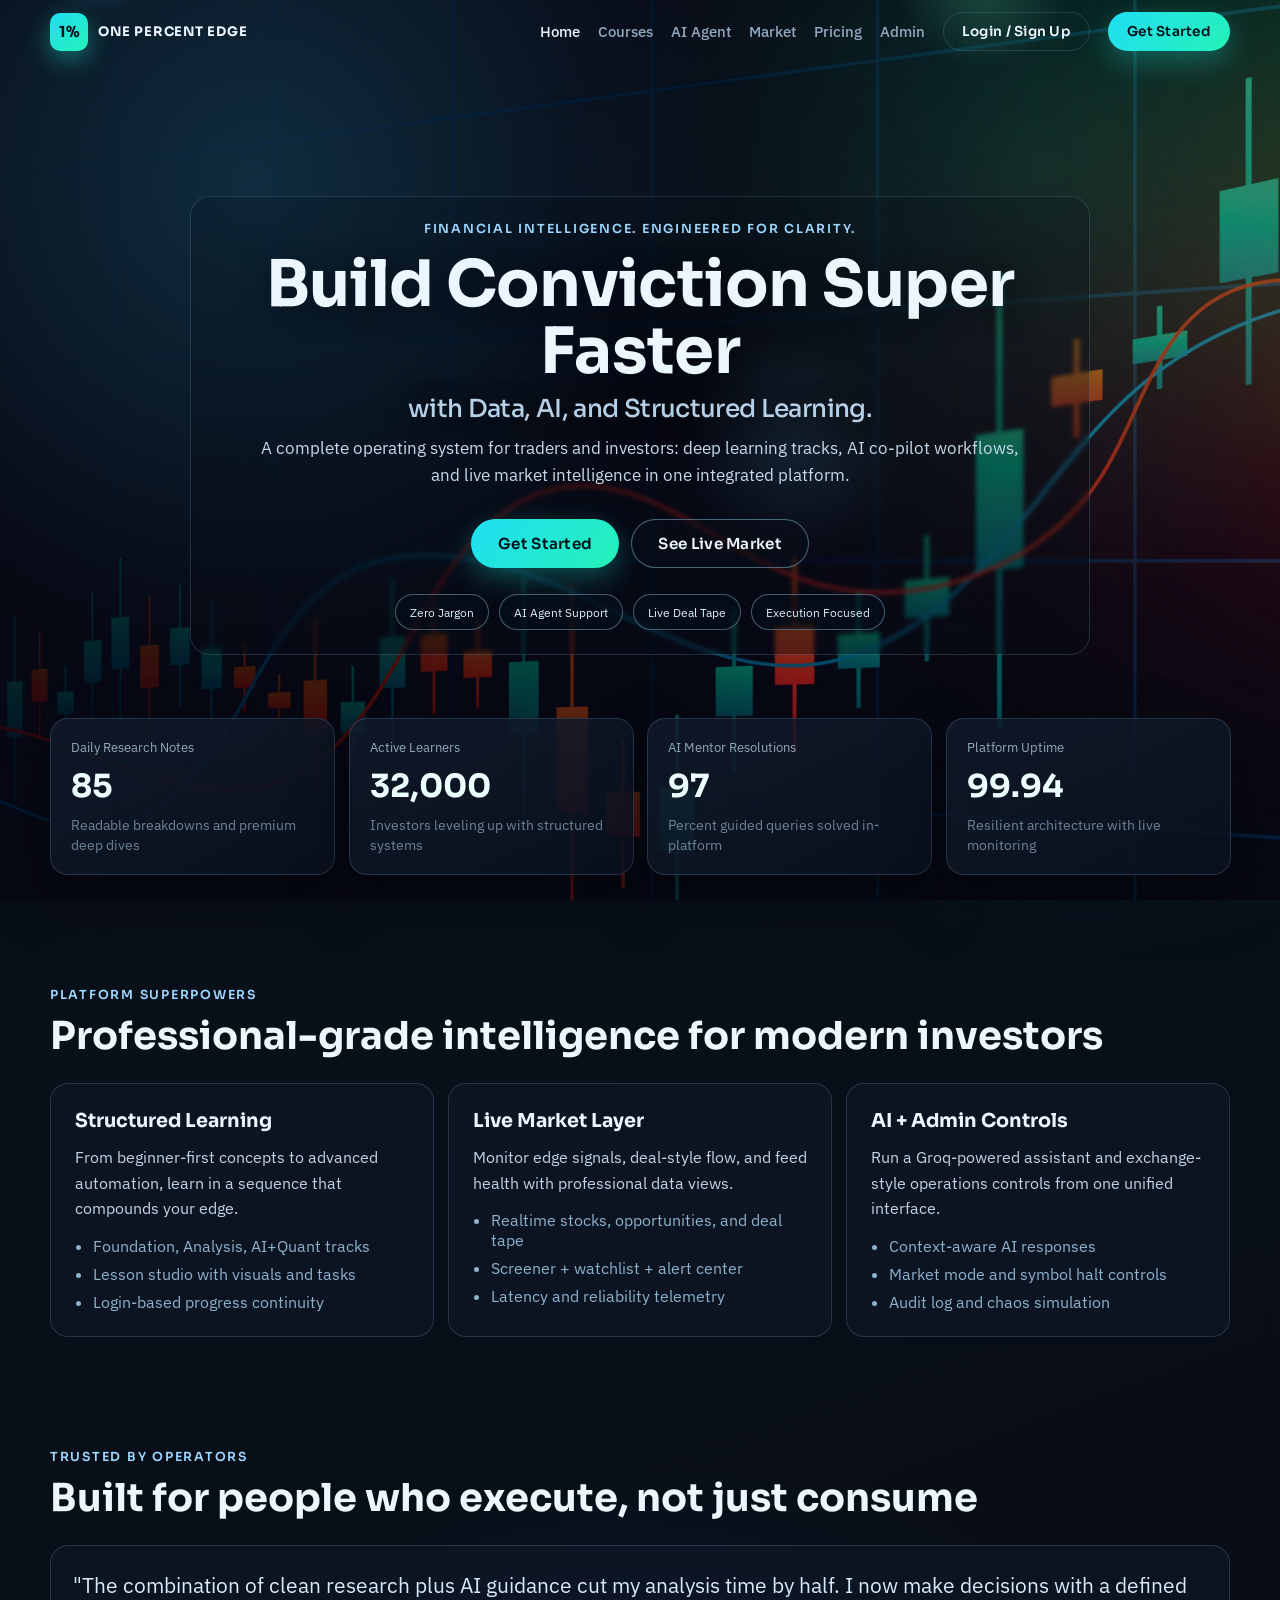
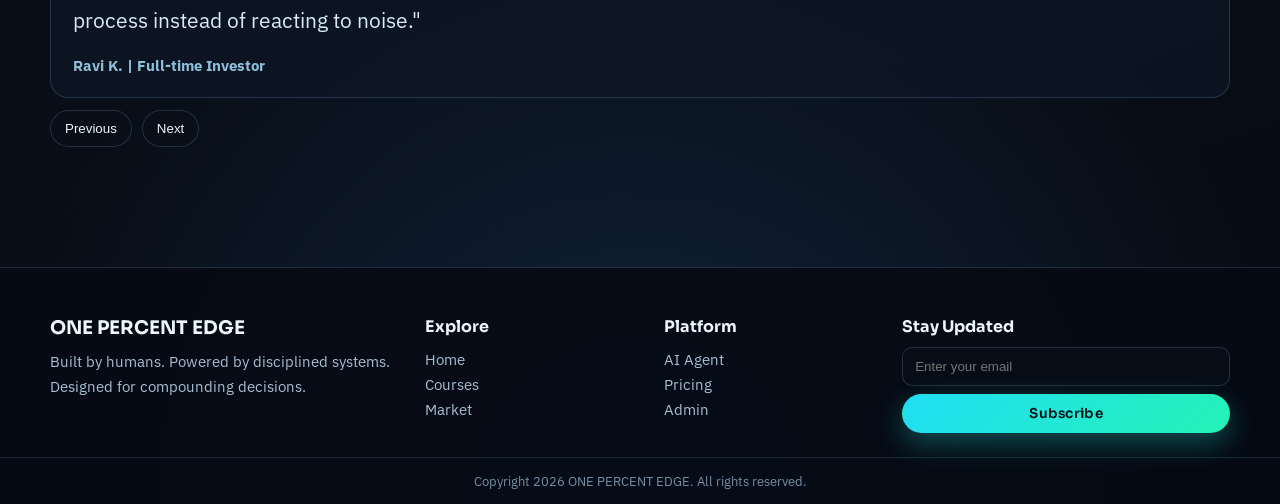
==== commit 35ddd4c3: "testing" ====
--- a/frontend/index.html
+++ b/frontend/index.html
@@ -50,7 +50,7 @@
         <div class="hero-content container">
           <p class="eyebrow reveal">Financial Intelligence. Engineered for Clarity.</p>
           <h1 class="reveal delay-1">
-            Build Conviction Faster
+            Build Conviction Super Faster
             <span>with Data, AI, and Structured Learning.</span>
           </h1>
           <p class="hero-subtext reveal delay-2">
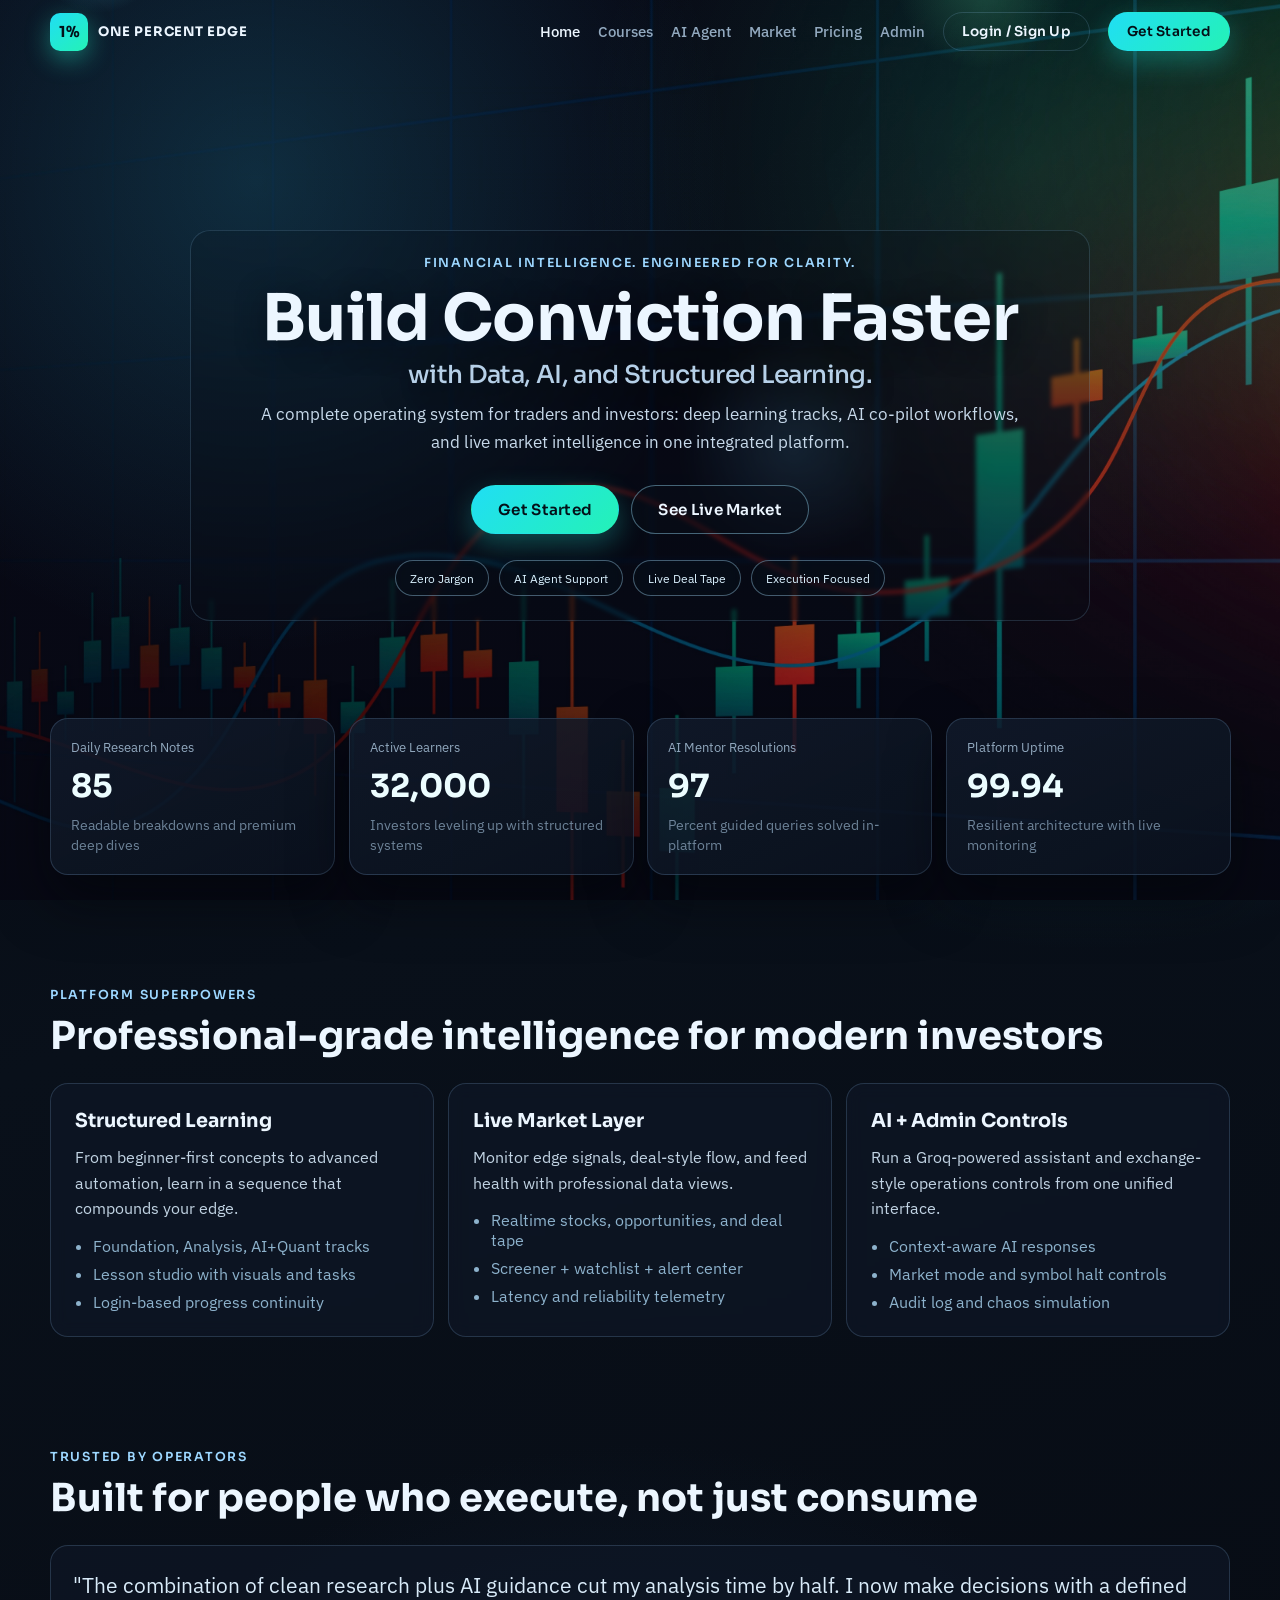
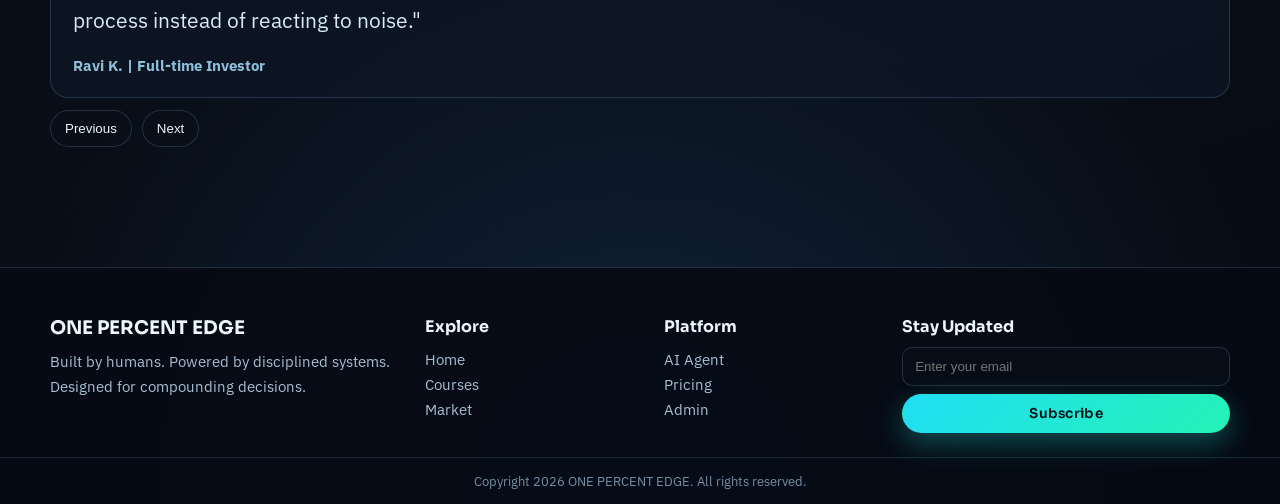
==== commit 97221236: "reverting" ====
--- a/frontend/index.html
+++ b/frontend/index.html
@@ -50,7 +50,7 @@
         <div class="hero-content container">
           <p class="eyebrow reveal">Financial Intelligence. Engineered for Clarity.</p>
           <h1 class="reveal delay-1">
-            Build Conviction Super Faster
+            Build Conviction Faster
             <span>with Data, AI, and Structured Learning.</span>
           </h1>
           <p class="hero-subtext reveal delay-2">
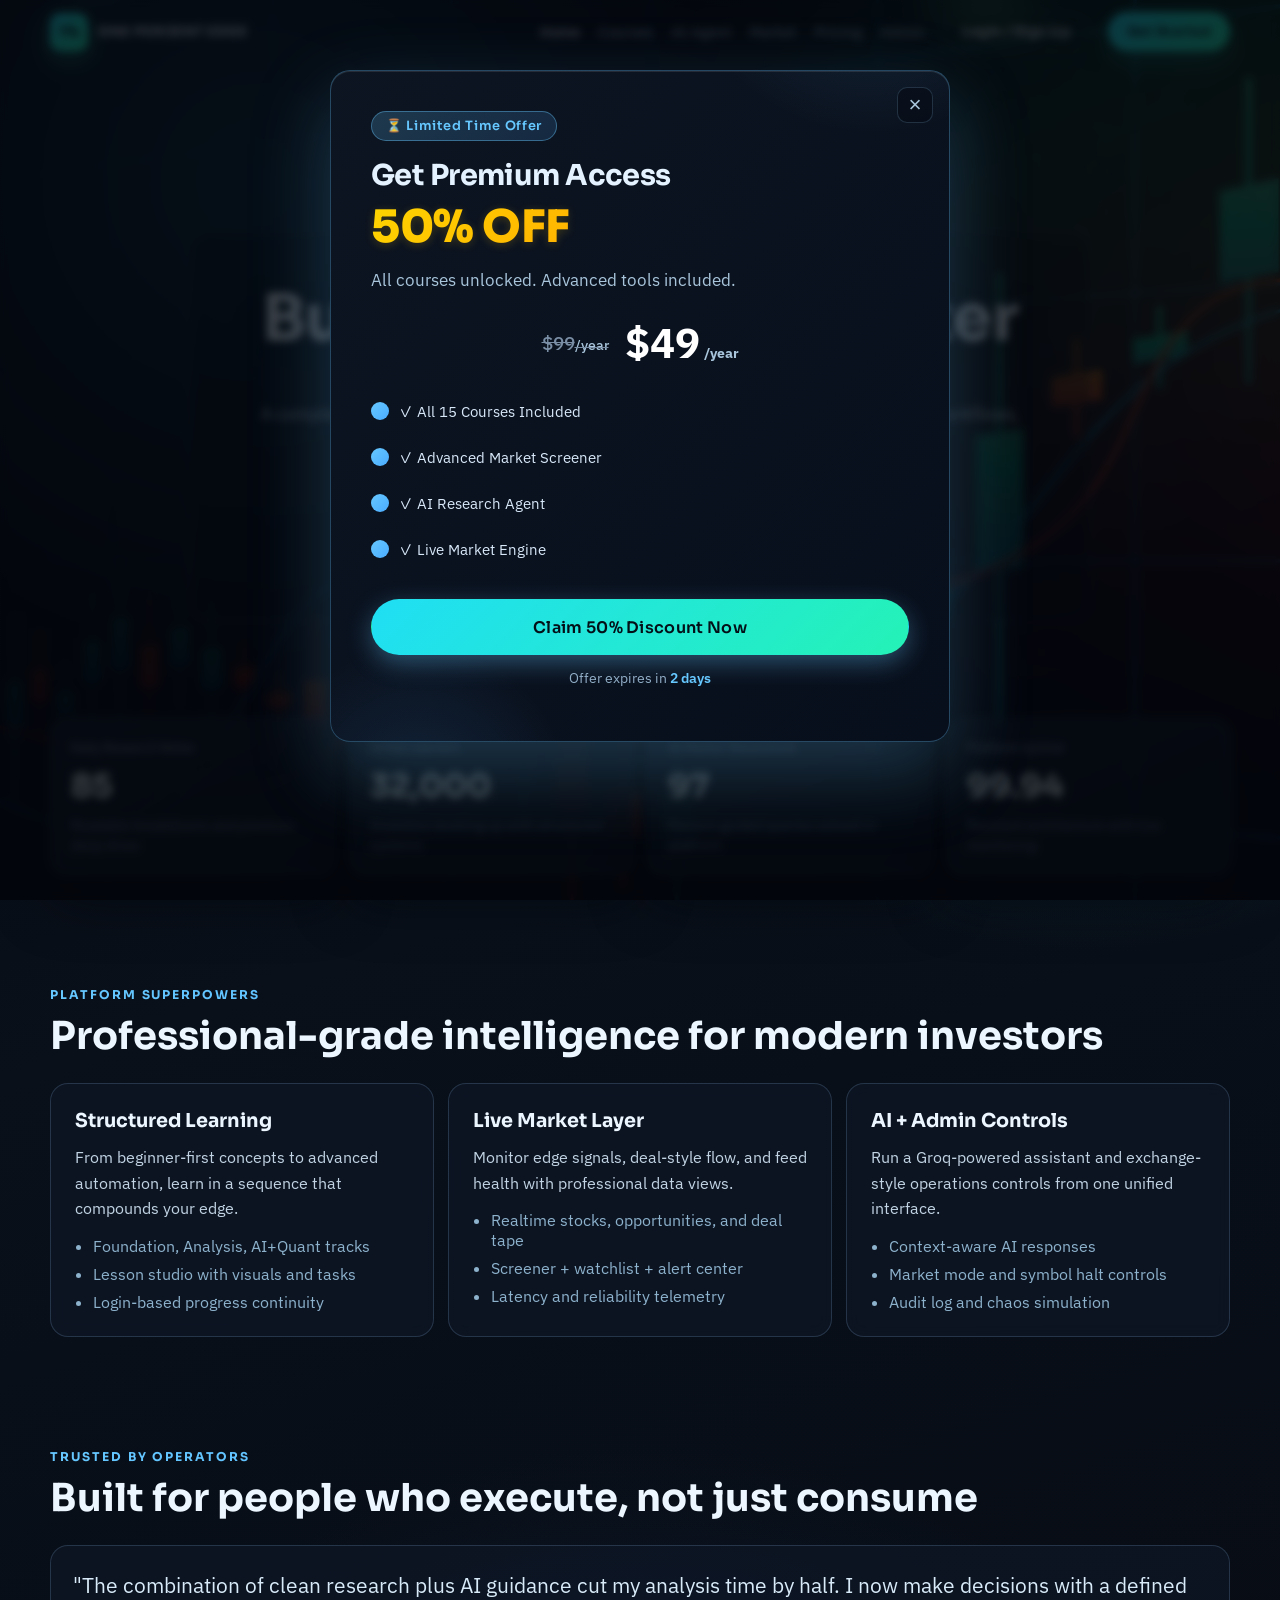
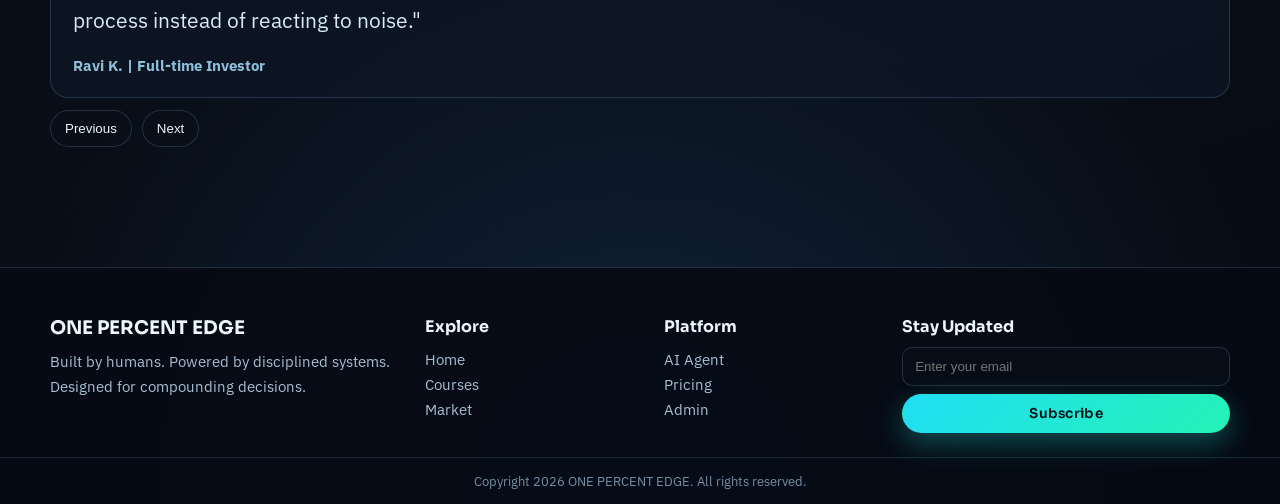
==== commit abfcff8d: "commit two" ====
--- a/frontend/index.html
+++ b/frontend/index.html
@@ -247,6 +247,31 @@
       </div>
     </div>
 
+    <div class="modal" id="promoModal" aria-hidden="true" role="dialog" aria-labelledby="promoTitle">
+      <div class="modal-backdrop" id="promoBackdrop"></div>
+      <div class="modal-panel promo-panel">
+        <button class="modal-close" id="promoCloseBtn" type="button" aria-label="Close">×</button>
+        <div class="promo-badge">⏳ Limited Time Offer</div>
+        <h3 id="promoTitle" class="promo-title">
+          <span class="promo-title-main">Get Premium Access</span>
+          <span class="promo-title-accent">50% OFF</span>
+        </h3>
+        <p class="promo-subtitle">All courses unlocked. Advanced tools included.</p>
+        <div class="promo-price">
+          <span class="promo-price-old">$99<span class="promo-period">/year</span></span>
+          <span class="promo-price-new">$49<span class="promo-period">/year</span></span>
+        </div>
+        <div class="promo-features">
+          <div class="promo-feature">✓ All 15 Courses Included</div>
+          <div class="promo-feature">✓ Advanced Market Screener</div>
+          <div class="promo-feature">✓ AI Research Agent</div>
+          <div class="promo-feature">✓ Live Market Engine</div>
+        </div>
+        <button class="btn btn-primary promo-btn" id="promoActionBtn" type="button">Claim 50% Discount Now</button>
+        <p class="promo-note">Offer expires in <span id="promoTimer">2 days</span></p>
+      </div>
+    </div>
+
     <div class="toast-stack" id="toastStack" aria-live="polite"></div>
 
     <script src="/frontend/app.js"></script>
--- a/frontend/styles.css
+++ b/frontend/styles.css
@@ -197,11 +197,37 @@
   font-size: 0.85rem;
   letter-spacing: 0.02em;
   cursor: pointer;
-  transition: transform 180ms var(--ease-main), box-shadow 180ms var(--ease-main), border-color 180ms var(--ease-main), background 180ms var(--ease-main);
+  transition: transform 200ms cubic-bezier(0.23, 1, 0.32, 1), box-shadow 200ms ease, border-color 200ms ease, background 200ms ease;
+  position: relative;
+  overflow: hidden;
+}
+
+.btn::before {
+  content: "";
+  position: absolute;
+  top: 0;
+  left: -100%;
+  width: 100%;
+  height: 100%;
+  background: linear-gradient(90deg, transparent, rgba(255, 255, 255, 0.2), transparent);
+  transition: left 300ms ease;
 }
 
 .btn:hover {
+  transform: translateY(-2px);
+}
+
+.btn:hover::before {
+  left: 100%;
+}
+
+.btn:active {
   transform: translateY(-1px);
+}
+
+.btn:focus {
+  outline: none;
+  box-shadow: 0 0 0 3px rgba(102, 200, 255, 0.2);
 }
 
 .btn-primary {
@@ -211,7 +237,11 @@
 }
 
 .btn-primary:hover {
-  box-shadow: 0 14px 32px rgba(33, 233, 214, 0.45);
+  box-shadow: 0 14px 36px rgba(33, 233, 214, 0.45);
+}
+
+.btn-primary:focus {
+  box-shadow: 0 0 0 3px rgba(102, 200, 255, 0.25), 0 10px 28px rgba(33, 233, 214, 0.3);
 }
 
 .btn-ghost {
@@ -288,6 +318,28 @@
   }
   to {
     transform: translate3d(0, -24px, 0);
+  }
+}
+
+@keyframes modalSlideIn {
+  from {
+    opacity: 0;
+    transform: scale(0.92) translateY(20px);
+  }
+  to {
+    opacity: 1;
+    transform: scale(1) translateY(0);
+  }
+}
+
+@keyframes backdropFadeIn {
+  from {
+    opacity: 0;
+    backdrop-filter: blur(0px);
+  }
+  to {
+    opacity: 1;
+    backdrop-filter: blur(4px);
   }
 }
 
@@ -306,13 +358,16 @@
 
 .eyebrow,
 .section-eyebrow {
-  margin: 0;
+  margin: 0 0 6px;
   font-family: var(--font-head);
-  font-weight: 600;
-  font-size: 0.78rem;
-  letter-spacing: 0.14em;
+  font-weight: 700;
+  font-size: 0.76rem;
+  letter-spacing: 0.16em;
   text-transform: uppercase;
-  color: #9dd7ff;
+  background: linear-gradient(135deg, #66c8ff 0%, #4aacff 100%);
+  -webkit-background-clip: text;
+  -webkit-text-fill-color: transparent;
+  background-clip: text;
 }
 
 .hero h1 {
@@ -1823,6 +1878,18 @@
   display: block;
 }
 
+.modal.is-open .modal-backdrop {
+  animation: backdropFadeIn 350ms ease-out forwards;
+}
+
+.modal.is-open .modal-panel {
+  animation: modalSlideIn 380ms cubic-bezier(0.23, 1, 0.32, 1) forwards;
+}
+
+.modal.is-open .promo-panel {
+  animation: modalSlideIn 420ms cubic-bezier(0.23, 1, 0.32, 1) forwards;
+}
+
 .modal-backdrop {
   position: absolute;
   inset: 0;
@@ -1835,107 +1902,173 @@
   z-index: 1;
   width: min(560px, calc(100vw - 22px));
   margin: 70px auto;
-  border: 1px solid var(--line-strong);
-  border-radius: var(--radius-md);
-  background: linear-gradient(160deg, rgba(13, 21, 34, 0.95), rgba(11, 17, 30, 0.97));
-  box-shadow: 0 24px 56px rgba(0, 0, 0, 0.5);
-  padding: 20px;
+  border: 1px solid rgba(133, 188, 231, 0.2);
+  border-radius: 20px;
+  background: linear-gradient(135deg, rgba(13, 21, 34, 0.97) 0%, rgba(8, 15, 28, 0.99) 100%);
+  box-shadow: 0 20px 60px rgba(0, 0, 0, 0.5), inset 0 1px 0 rgba(255, 255, 255, 0.1);
+  backdrop-filter: blur(10px);
+  padding: 40px;
+  opacity: 0;
+  transform: scale(0.92) translateY(20px);
+}
+
+.modal.is-open .modal-panel {
+  opacity: 1;
+  transform: scale(1) translateY(0);
 }
 
 .modal-close {
   position: absolute;
-  top: 10px;
-  right: 10px;
+  top: 16px;
+  right: 16px;
+  width: 36px;
+  height: 36px;
+  border: 1px solid rgba(133, 188, 231, 0.2);
+  border-radius: 10px;
+  background: rgba(8, 14, 24, 0.7);
+  color: #a8c5db;
+  cursor: pointer;
+  font-size: 1.4rem;
+  display: flex;
+  align-items: center;
+  justify-content: center;
+  transition: all 200ms ease;
+  font-weight: 300;
+  line-height: 1;
+}
+
+.modal-close:hover {
+  border-color: rgba(133, 233, 247, 0.4);
+  background: rgba(10, 19, 32, 0.85);
+  color: #d8e8f9;
+  transform: rotate(90deg) scale(1.1);
+}
+
+.modal-close:active {
+  transform: rotate(90deg) scale(0.95);
+}
+
+.modal-panel h3 {
+  margin: 0 0 14px;
+  font-family: var(--font-head);
+  font-size: 1.65rem;
+  letter-spacing: -0.01em;
+  color: #fff;
+}
+
+.auth-panel {
+  width: min(520px, calc(100vw - 22px));
+  background: linear-gradient(135deg, rgba(13, 21, 34, 0.96) 0%, rgba(8, 15, 28, 0.98) 100%);
+  backdrop-filter: blur(12px);
+  border: 1px solid rgba(133, 188, 231, 0.18);
+  box-shadow: 0 20px 60px rgba(0, 0, 0, 0.4), inset 0 1px 0 rgba(255, 255, 255, 0.08);
+  padding: 44px;
+}
+
+.auth-note {
+  margin: 12px 0 28px;
+  color: #a8c5db;
+  line-height: 1.6;
+  font-size: 0.95rem;
+}
+
+.oauth-buttons {
+  display: grid;
+  gap: 14px;
+  margin-bottom: 26px;
+}
+
+.oauth-btn {
+  width: 100%;
+  border: 1px solid rgba(133, 188, 231, 0.32);
+  border-radius: 12px;
+  background: linear-gradient(135deg, rgba(8, 14, 24, 0.8) 0%, rgba(6, 12, 22, 0.92) 100%);
+  color: #d8e8f9;
+  padding: 14px 18px;
+  font: 600 0.96rem var(--font-body);
+  display: flex;
+  align-items: center;
+  gap: 12px;
+  cursor: pointer;
+  transition: all 200ms cubic-bezier(0.23, 1, 0.32, 1);
+  position: relative;
+  overflow: hidden;
+}
+
+.oauth-btn::before {
+  content: "";
+  position: absolute;
+  top: 0;
+  left: -100%;
+  width: 100%;
+  height: 100%;
+  background: linear-gradient(90deg, transparent, rgba(255, 255, 255, 0.1), transparent);
+  transition: left 300ms ease;
+}
+
+.oauth-btn:hover {
+  transform: translateY(-2px);
+  border-color: rgba(133, 233, 247, 0.64);
+  background: linear-gradient(135deg, rgba(12, 22, 38, 0.9) 0%, rgba(8, 16, 28, 0.95) 100%);
+  box-shadow: 0 8px 24px rgba(102, 200, 255, 0.15);
+}
+
+.oauth-btn:hover::before {
+  left: 100%;
+}
+
+.oauth-btn:active {
+  transform: translateY(-1px);
+}
+
+.oauth-btn:disabled {
+  cursor: not-allowed;
+  opacity: 0.5;
+}
+
+.oauth-icon {
   width: 32px;
   height: 32px;
-  border: 1px solid var(--line);
   border-radius: 8px;
-  background: rgba(7, 12, 20, 0.8);
-  color: var(--text-main);
-  cursor: pointer;
-}
-
-.modal-panel h3 {
-  margin: 8px 0 14px;
-  font-family: var(--font-head);
-  font-size: 1.5rem;
-}
-
-.auth-panel {
-  width: min(500px, calc(100vw - 22px));
-}
-
-.auth-note {
-  margin: 0 0 12px;
-  color: #b7d7eb;
-  line-height: 1.55;
-}
-
-.oauth-buttons {
-  display: grid;
-  gap: 10px;
-  margin-bottom: 12px;
-}
-
-.oauth-btn {
-  width: 100%;
-  border: 1px solid rgba(133, 188, 231, 0.26);
-  border-radius: 999px;
-  background: rgba(8, 14, 24, 0.72);
-  color: #e4f2ff;
-  padding: 11px 14px;
-  font: 600 1rem var(--font-body);
-  display: flex;
-  align-items: center;
-  gap: 10px;
-  cursor: pointer;
-  transition: border-color 180ms var(--ease-main), transform 180ms var(--ease-main), background 180ms var(--ease-main);
-}
-
-.oauth-btn:hover {
-  transform: translateY(-1px);
-  border-color: rgba(133, 233, 247, 0.56);
-  background: rgba(10, 19, 32, 0.84);
-}
-
-.oauth-btn:disabled {
-  cursor: not-allowed;
-}
-
-.oauth-icon {
-  width: 30px;
-  height: 30px;
-  border-radius: 50%;
   display: inline-grid;
   place-items: center;
-  font-family: var(--font-head);
-  font-size: 0.84rem;
-  color: #fff;
-  flex: 0 0 30px;
+  overflow: hidden;
+  background: rgba(220, 220, 220, 0.95);
+  flex: 0 0 32px;
+  box-shadow: 0 2px 8px rgba(0, 0, 0, 0.2);
+}
+
+.oauth-icon-image {
+  width: 100%;
+  height: 100%;
+  display: block;
+  object-fit: cover;
 }
 
 .oauth-icon.google {
-  background: conic-gradient(from 0deg, #4285f4, #34a853, #fbbc05, #ea4335, #4285f4);
+  background: #fff;
 }
 
 .oauth-icon.github {
-  background: linear-gradient(180deg, #2f343b, #171a1f);
+  background: #fff;
 }
 
 .oauth-icon.facebook {
-  background: linear-gradient(180deg, #2c74ff, #1e56cc);
+  background: #fff;
 }
 
 .oauth-hint {
   margin-left: auto;
-  border: 1px solid rgba(131, 183, 224, 0.3);
-  border-radius: 999px;
-  padding: 3px 8px;
-  font: 500 0.7rem var(--font-body);
-  color: #90aeca;
-  min-height: 20px;
+  border: 1px solid rgba(131, 183, 224, 0.4);
+  border-radius: 20px;
+  padding: 4px 10px;
+  font: 500 0.68rem var(--font-body);
+  color: #88aac5;
+  min-height: 22px;
   display: inline-grid;
   place-items: center;
+  background: rgba(15, 26, 42, 0.6);
+  white-space: nowrap;
 }
 
 .oauth-hint:empty {
@@ -1943,18 +2076,18 @@
 }
 
 .oauth-last-used .oauth-hint {
-  color: #cde8ff;
-  border-color: rgba(131, 214, 255, 0.42);
-  background: rgba(18, 35, 54, 0.72);
+  color: #b8d8f0;
+  border-color: rgba(131, 214, 255, 0.52);
+  background: rgba(22, 45, 68, 0.8);
 }
 
 .oauth-disabled {
-  opacity: 0.62;
+  opacity: 0.5;
 }
 
 .auth-divider {
   position: relative;
-  margin: 8px 0 12px;
+  margin: 20px 0 22px;
   text-align: center;
 }
 
@@ -1965,42 +2098,54 @@
   right: 0;
   top: 50%;
   height: 1px;
-  background: rgba(125, 183, 229, 0.24);
+  background: linear-gradient(90deg, transparent, rgba(133, 188, 231, 0.3), transparent);
 }
 
 .auth-divider span {
   position: relative;
-  padding: 0 10px;
-  background: linear-gradient(160deg, rgba(13, 21, 34, 0.95), rgba(11, 17, 30, 0.97));
-  color: #8caec5;
-  font: 600 0.84rem var(--font-head);
+  padding: 0 12px;
+  background: linear-gradient(135deg, rgba(13, 21, 34, 0.96) 0%, rgba(8, 15, 28, 0.98) 100%);
+  color: #92afc8;
+  font: 600 0.86rem var(--font-head);
+  letter-spacing: 0.02em;
 }
 
 .auth-tabs {
   display: flex;
-  gap: 8px;
-  margin-bottom: 10px;
+  gap: 10px;
+  margin-bottom: 20px;
+  background: rgba(6, 10, 18, 0.5);
+  padding: 6px;
+  border-radius: 12px;
 }
 
 .auth-tab {
-  border: 1px solid rgba(126, 180, 225, 0.35);
-  border-radius: 999px;
-  background: rgba(8, 15, 26, 0.72);
-  color: #b6d1e6;
-  padding: 9px 13px;
-  font: 600 0.82rem var(--font-head);
+  flex: 1;
+  border: 1px solid transparent;
+  border-radius: 10px;
+  background: transparent;
+  color: #94b4cc;
+  padding: 11px 16px;
+  font: 600 0.84rem var(--font-head);
   cursor: pointer;
+  transition: all 200ms ease;
+  text-align: center;
+}
+
+.auth-tab:hover {
+  color: #b8d8f0;
 }
 
 .auth-tab.active {
-  color: #03121b;
-  border-color: transparent;
-  background: linear-gradient(135deg, var(--primary), var(--primary-2));
+  color: #fff;
+  border-color: rgba(102, 200, 255, 0.3);
+  background: linear-gradient(135deg, rgba(102, 200, 255, 0.15), rgba(75, 170, 255, 0.1));
+  box-shadow: 0 4px 12px rgba(102, 200, 255, 0.12);
 }
 
 .auth-form {
   display: grid;
-  gap: 10px;
+  gap: 18px;
 }
 
 .hidden-auth {
@@ -2009,22 +2154,256 @@
 
 .auth-form input {
   width: 100%;
-  border: 1px solid var(--line);
+  border: 1px solid rgba(133, 188, 231, 0.28);
   border-radius: 10px;
-  background: rgba(8, 13, 22, 0.85);
+  background: linear-gradient(135deg, rgba(6, 11, 18, 0.9) 0%, rgba(8, 13, 22, 0.95) 100%);
   color: var(--text-main);
-  padding: 12px;
-  font: 500 0.95rem var(--font-body);
+  padding: 14px 16px;
+  min-height: 48px;
+  font: 500 0.97rem var(--font-body);
+  transition: all 200ms ease;
+  caret-color: var(--primary);
+}
+
+.auth-form input::placeholder {
+  color: #7a9bb5;
+}
+
+.auth-form input:focus {
+  outline: none;
+  border-color: rgba(102, 200, 255, 0.5);
+  background: linear-gradient(135deg, rgba(8, 15, 28, 0.95) 0%, rgba(10, 17, 30, 0.98) 100%);
+  box-shadow: 0 0 0 3px rgba(102, 200, 255, 0.08), inset 0 1px 2px rgba(102, 200, 255, 0.1);
+}
+
+.auth-form input:hover {
+  border-color: rgba(133, 188, 231, 0.4);
 }
 
 .auth-form select {
   width: 100%;
-  border: 1px solid var(--line);
+  border: 1px solid rgba(133, 188, 231, 0.28);
   border-radius: 10px;
-  background: rgba(8, 13, 22, 0.85);
+  background: linear-gradient(135deg, rgba(6, 11, 18, 0.9) 0%, rgba(8, 13, 22, 0.95) 100%);
   color: var(--text-main);
-  padding: 12px;
-  font: 500 0.95rem var(--font-body);
+  padding: 14px 16px;
+  min-height: 48px;
+  font: 500 0.97rem var(--font-body);
+  cursor: pointer;
+  transition: all 200ms ease;
+}
+
+.auth-form select:focus {
+  outline: none;
+  border-color: rgba(102, 200, 255, 0.5);
+  background: linear-gradient(135deg, rgba(8, 15, 28, 0.95) 0%, rgba(10, 17, 30, 0.98) 100%);
+  box-shadow: 0 0 0 3px rgba(102, 200, 255, 0.08);
+}
+
+.auth-form select:hover {
+  border-color: rgba(133, 188, 231, 0.4);
+}
+
+.auth-form .btn {
+  margin-top: 8px;
+  font-weight: 700;
+  letter-spacing: 0.02em;
+  min-height: 50px;
+  display: flex;
+  align-items: center;
+  justify-content: center;
+}
+
+.auth-form .btn-primary {
+  background: linear-gradient(135deg, var(--primary) 0%, var(--primary-2) 100%);
+  box-shadow: 0 4px 15px rgba(102, 200, 255, 0.3);
+  transition: all 200ms ease;
+}
+
+.auth-form .btn-primary:hover {
+  box-shadow: 0 6px 24px rgba(102, 200, 255, 0.4);
+  transform: translateY(-1px);
+}
+
+.auth-form .btn-primary:active {
+  transform: translateY(0);
+}
+
+.promo-panel {
+  width: min(620px, calc(100vw - 22px));
+  background: linear-gradient(135deg, rgba(13, 21, 34, 0.99) 0%, rgba(8, 15, 28, 0.99) 100%);
+  box-shadow: 0 30px 80px rgba(102, 200, 255, 0.25), inset 0 1px 0 rgba(255, 255, 255, 0.1);
+  border: 1px solid rgba(102, 200, 255, 0.3);
+  position: relative;
+  overflow: hidden;
+  opacity: 0;
+  transform: scale(0.92) translateY(20px);
+}
+
+.modal.is-open .promo-panel {
+  opacity: 1;
+  transform: scale(1) translateY(0);
+}
+
+.promo-panel::before {
+  content: "";
+  position: absolute;
+  top: -50%;
+  right: -20%;
+  width: 400px;
+  height: 400px;
+  background: radial-gradient(circle, rgba(102, 200, 255, 0.15), transparent 70%);
+  border-radius: 50%;
+  pointer-events: none;
+}
+
+.promo-panel::after {
+  content: "";
+  position: absolute;
+  bottom: -30%;
+  left: -10%;
+  width: 300px;
+  height: 300px;
+  background: radial-gradient(circle, rgba(75, 170, 255, 0.12), transparent 70%);
+  border-radius: 50%;
+  pointer-events: none;
+}
+
+.promo-badge {
+  display: inline-block;
+  padding: 6px 14px;
+  background: linear-gradient(135deg, rgba(102, 200, 255, 0.2), rgba(75, 170, 255, 0.15));
+  border: 1px solid rgba(102, 200, 255, 0.4);
+  border-radius: 20px;
+  color: #66c8ff;
+  font: 600 0.8rem var(--font-head);
+  letter-spacing: 0.05em;
+  margin-bottom: 16px;
+  position: relative;
+  z-index: 2;
+}
+
+.promo-title {
+  display: flex;
+  flex-direction: column;
+  gap: 6px;
+  margin: 0 0 12px;
+  position: relative;
+  z-index: 2;
+}
+
+.promo-title-main {
+  font-size: 1.8rem;
+  color: #e4f2ff;
+  font-weight: 700;
+  letter-spacing: -0.02em;
+}
+
+.promo-title-accent {
+  font-size: 2.8rem;
+  background: linear-gradient(135deg, #ffd700 0%, #ffaa00 50%, #ff8800 100%);
+  -webkit-background-clip: text;
+  -webkit-text-fill-color: transparent;
+  background-clip: text;
+  font-weight: 800;
+  letter-spacing: -0.01em;
+  text-shadow: 0 2px 10px rgba(255, 200, 0, 0.2);
+}
+
+.promo-subtitle {
+  font-size: 1.05rem;
+  color: #a8c5db;
+  margin: 0 0 20px;
+  position: relative;
+  z-index: 2;
+}
+
+.promo-price {
+  display: flex;
+  align-items: center;
+  justify-content: center;
+  gap: 16px;
+  margin: 24px 0;
+  position: relative;
+  z-index: 2;
+}
+
+.promo-price-old {
+  font-size: 1.2rem;
+  color: #7a8fa5;
+  text-decoration: line-through;
+  font-weight: 500;
+}
+
+.promo-price-new {
+  font-size: 2.6rem;
+  color: #fff;
+  font-weight: 800;
+  display: flex;
+  align-items: baseline;
+  gap: 4px;
+}
+
+.promo-period {
+  font-size: 0.9rem;
+  color: #a8c5db;
+}
+
+.promo-features {
+  display: grid;
+  gap: 10px;
+  margin: 20px 0;
+  position: relative;
+  z-index: 2;
+}
+
+.promo-feature {
+  font-size: 0.95rem;
+  color: #d8e8f9;
+  display: flex;
+  align-items: center;
+  gap: 10px;
+  padding: 8px 0;
+}
+
+.promo-feature::before {
+  content: "";
+  display: inline-block;
+  width: 18px;
+  height: 18px;
+  background: linear-gradient(135deg, #66c8ff, #4aacff);
+  border-radius: 50%;
+  flex-shrink: 0;
+}
+
+.promo-btn {
+  width: 100%;
+  font-size: 1rem !important;
+  padding: 16px 20px !important;
+  min-height: 56px !important;
+  margin-top: 12px !important;
+  position: relative !important;
+  z-index: 2;
+  box-shadow: 0 8px 24px rgba(102, 200, 255, 0.35) !important;
+}
+
+.promo-btn:hover {
+  box-shadow: 0 12px 36px rgba(102, 200, 255, 0.5) !important;
+  transform: translateY(-3px) !important;
+}
+
+.promo-note {
+  text-align: center;
+  font-size: 0.85rem;
+  color: #92afc8;
+  margin-top: 14px;
+  position: relative;
+  z-index: 2;
+}
+
+.promo-note span {
+  color: #66c8ff;
+  font-weight: 600;
 }
 
 .payment-panel {
@@ -2200,6 +2579,7 @@
   .hero {
     min-height: 90vh;
     --hero-lift: 36px;
+    padding-top: 60px;
   }
 
   .hero-actions {
@@ -2257,4 +2637,824 @@
   .modal-panel {
     margin: 46px auto;
   }
-}
+
+  /* Mobile-specific adjustments */
+  .hero h1 {
+    font-size: clamp(1.5rem, 5vw, 2.5rem);
+    margin: 10px 0 8px;
+  }
+
+  .hero h1 span {
+    font-size: clamp(0.9rem, 2vw, 1.2rem);
+    margin-top: 8px;
+  }
+
+  .hero-subtext {
+    font-size: clamp(0.95rem, 1.1vw, 1rem);
+    line-height: 1.5;
+  }
+
+  .hero-content {
+    padding: 18px 14px;
+    --hero-lift: 28px;
+  }
+
+  .hero-tags {
+    margin-top: 16px;
+    gap: 8px;
+  }
+
+  .hero-tags span {
+    padding: 7px 11px;
+    font-size: 0.72rem;
+  }
+
+  .stat-card {
+    padding: 16px;
+  }
+
+  .stat-card h3 {
+    font-size: clamp(1.4rem, 2vw, 1.8rem);
+    margin: 8px 0 6px;
+  }
+
+  .stat-card p {
+    font-size: 0.75rem;
+  }
+
+  .section-head h2 {
+    font-size: clamp(1.4rem, 2.5vw, 2rem);
+    margin: 8px 0 0;
+  }
+
+  .feed-badge {
+    font-size: 0.76rem;
+    padding: 6px 10px;
+    margin: 10px 0 0;
+    display: block;
+    text-align: center;
+  }
+
+  .feature-card {
+    padding: 18px;
+  }
+
+  .feature-card h3 {
+    font-size: 1rem;
+  }
+
+  .feature-card p {
+    font-size: 0.92rem;
+    margin: 10px 0 12px;
+  }
+
+  .feature-card ul {
+    padding-left: 16px;
+    gap: 6px;
+    font-size: 0.88rem;
+  }
+
+  .course-filters {
+    gap: 8px;
+  }
+
+  .chip {
+    padding: 8px 12px;
+    font-size: 0.75rem;
+  }
+
+  .course-card {
+    margin-bottom: 8px;
+  }
+
+  .course-body {
+    padding: 12px;
+  }
+
+  .course-body p {
+    font-size: 0.76rem;
+  }
+
+  .course-body h3 {
+    font-size: 0.95rem;
+    margin: 6px 0;
+  }
+
+  .course-desc {
+    font-size: 0.85rem;
+    margin: 0 0 8px;
+  }
+
+  .course-highlights {
+    padding-left: 14px;
+    gap: 5px;
+    font-size: 0.78rem;
+  }
+
+  .agent-section {
+    display: grid;
+    grid-template-columns: 1fr;
+    gap: 16px;
+  }
+
+  .agent-pills {
+    margin-top: 12px;
+    gap: 8px;
+  }
+
+  .pill {
+    padding: 8px 12px;
+    font-size: 0.75rem;
+  }
+
+  .agent-chat {
+    max-height: 400px;
+  }
+
+  .agent-messages {
+    max-height: 240px;
+    min-height: 240px;
+    padding: 12px;
+    gap: 8px;
+  }
+
+  .msg {
+    max-width: 90%;
+    padding: 8px 10px;
+    font-size: 0.85rem;
+  }
+
+  .msg-table {
+    min-width: 100%;
+  }
+
+  .msg-table th,
+  .msg-table td {
+    padding: 6px 8px;
+    font-size: 0.75rem;
+  }
+
+  .agent-input {
+    gap: 8px;
+    padding: 10px;
+  }
+
+  .agent-input input {
+    padding: 10px 12px;
+    font-size: 0.9rem;
+  }
+
+  .live-section {
+    padding: 60px 0;
+    margin-top: 80px;
+  }
+
+  .ticker-wrap {
+    margin: 8px 0 12px;
+  }
+
+  .ticker-track span {
+    margin-right: 16px;
+    font-size: 0.8rem;
+  }
+
+  .live-card {
+    padding: 14px;
+  }
+
+  .live-card h3 {
+    margin: 0 0 10px;
+    font-size: 0.95rem;
+  }
+
+  .live-metrics p {
+    font-size: 0.84rem;
+  }
+
+  .opp-row {
+    font-size: 0.84rem;
+    padding: 7px 8px;
+  }
+
+  .tools-grid {
+    grid-template-columns: 1fr;
+  }
+
+  .tool-card {
+    padding: 14px;
+  }
+
+  .tool-card h3 {
+    font-size: 1rem;
+    margin: 0 0 10px;
+  }
+
+  .screener-table {
+    min-width: 100%;
+    font-size: 0.8rem;
+  }
+
+  .screener-table thead th {
+    padding: 8px;
+    font-size: 0.7rem;
+  }
+
+  .screener-table tbody td {
+    padding: 8px;
+    font-size: 0.8rem;
+  }
+
+  .watchlist-add-row input {
+    padding: 9px 12px;
+    font-size: 0.85rem;
+  }
+
+  .watchlist-item {
+    padding: 8px 9px;
+  }
+
+  .admin-grid {
+    grid-template-columns: 1fr;
+    gap: 12px;
+  }
+
+  .admin-card {
+    padding: 14px;
+    min-height: auto;
+  }
+
+  .admin-card h3 {
+    margin: 0 0 10px;
+    font-size: 1rem;
+  }
+
+  .admin-input-row {
+    flex-direction: column;
+    gap: 8px;
+  }
+
+  .admin-input-row input,
+  .admin-halt-row select {
+    padding: 10px;
+    font-size: 0.85rem;
+  }
+
+  .admin-chaos-row {
+    grid-template-columns: auto 1fr;
+    gap: 8px;
+  }
+
+  .admin-chaos-row span {
+    font-size: 0.75rem;
+  }
+
+  .admin-halt-row {
+    flex-direction: column;
+  }
+
+  .admin-table {
+    min-width: 100%;
+    font-size: 0.75rem;
+  }
+
+  .admin-table thead th {
+    padding: 8px;
+    font-size: 0.65rem;
+  }
+
+  .admin-table tbody td {
+    padding: 8px;
+    font-size: 0.75rem;
+  }
+
+  .admin-form-grid input,
+  .admin-form-grid select,
+  .admin-form-grid textarea {
+    padding: 10px;
+    font-size: 0.9rem;
+  }
+
+  .market-updates-list {
+    max-height: 280px;
+  }
+
+  .market-updates-list > li {
+    padding: 8px 10px;
+    font-size: 0.85rem;
+  }
+
+  .market-update-item h4 {
+    font-size: 0.88rem;
+    margin: 0 0 4px;
+  }
+
+  .market-update-item p {
+    font-size: 0.8rem;
+    line-height: 1.4;
+  }
+
+  .deals-toolbar {
+    flex-direction: column;
+    gap: 10px;
+    padding: 12px;
+    align-items: stretch;
+  }
+
+  .deals-tabs {
+    width: 100%;
+    gap: 6px;
+  }
+
+  .deals-tab {
+    flex: 1;
+    padding: 8px 10px;
+    font-size: 0.75rem;
+    white-space: nowrap;
+    overflow: hidden;
+    text-overflow: ellipsis;
+  }
+
+  .deals-table {
+    min-width: 100%;
+    font-size: 0.75rem;
+  }
+
+  .deals-table thead th {
+    padding: 8px;
+    font-size: 0.65rem;
+  }
+
+  .deals-table tbody td {
+    padding: 8px;
+    font-size: 0.75rem;
+  }
+
+  .pricing-grid {
+    gap: 12px;
+  }
+
+  .price-card {
+    padding: 18px;
+    gap: 10px;
+  }
+
+  .price-card h3 {
+    font-size: 1.5rem;
+  }
+
+  .price-card p {
+    font-size: 0.85rem;
+  }
+
+  .price-card ul {
+    padding-left: 16px;
+    gap: 6px;
+    font-size: 0.85rem;
+  }
+
+  .billing-toggle {
+    margin-bottom: 14px;
+    padding: 7px 12px;
+    font-size: 0.8rem;
+  }
+
+  .promo-panel {
+    width: min(550px, calc(100vw - 16px));
+  }
+
+  .promo-title-main {
+    font-size: 1.5rem;
+  }
+
+  .promo-title-accent {
+    font-size: 2.4rem;
+  }
+
+  .promo-price-new {
+    font-size: 2.2rem;
+  }
+
+  .promo-btn {
+    font-size: 0.95rem !important;
+    padding: 14px 18px !important;
+    min-height: 50px !important;
+  }
+
+  .testimonial p {
+    font-size: clamp(0.95rem, 1.5vw, 1.1rem);
+    line-height: 1.6;
+  }
+
+  .testimonial h4 {
+    font-size: 0.88rem;
+    margin: 12px 0 0;
+  }
+
+  .faq-q {
+    padding: 12px 14px;
+    font-size: 0.9rem;
+  }
+
+  .faq-a {
+    padding: 0 14px;
+    font-size: 0.85rem;
+  }
+
+  .faq-item.open .faq-a {
+    padding: 0 14px 12px;
+  }
+
+  .footer-grid {
+    padding: 36px 0 18px;
+    grid-template-columns: 1fr;
+    gap: 16px;
+  }
+
+  .footer-grid h3,
+  .footer-grid h4 {
+    margin: 0 0 8px;
+    font-size: 0.95rem;
+  }
+
+  .footer-grid p,
+  .footer-grid a {
+    font-size: 0.85rem;
+    line-height: 1.6;
+  }
+
+  .newsletter-form input {
+    padding: 10px;
+    font-size: 0.9rem;
+  }
+
+  .modal-panel {
+    margin: 30px auto;
+    width: min(500px, calc(100vw - 16px));
+    padding: 16px;
+  }
+
+  .modal-panel {
+    padding: 32px;
+  }
+
+  .modal-panel h3 {
+    font-size: 1.3rem;
+    margin: 0 0 12px;
+  }
+
+  .auth-panel {
+    width: min(450px, calc(100vw - 16px));
+  }
+
+  .oauth-btn {
+    padding: 10px 12px;
+    font-size: 0.9rem;
+  }
+
+  .oauth-icon {
+    width: 28px;
+    height: 28px;
+  }
+
+  .lead-form input,
+  .lead-form select,
+  .lead-form textarea {
+    padding: 10px;
+    font-size: 0.9rem;
+  }
+
+  /* Navigation mobile */
+  .nav-wrap {
+    gap: 12px;
+    padding: 0 12px;
+  }
+
+  .brand-mark {
+    width: 34px;
+    height: 34px;
+    font-size: 0.88rem;
+  }
+
+  .brand-text {
+    font-size: 0.7rem;
+    letter-spacing: 0.04em;
+  }
+
+  .nav-toggle {
+    width: 40px;
+    height: 40px;
+  }
+
+  .nav-toggle span {
+    width: 18px;
+  }
+
+  /* Button sizing for mobile */
+  .btn {
+    padding: 9px 14px;
+    font-size: 0.78rem;
+  }
+
+  .btn-xl {
+    padding: 11px 18px;
+    font-size: 0.85rem;
+  }
+
+  .eyebrow,
+  .section-eyebrow {
+    font-size: 0.7rem;
+  }
+
+  /* Learning section mobile */
+  .learning-grid {
+    grid-template-columns: 1fr;
+    gap: 12px;
+  }
+
+  .lesson-sidebar {
+    padding: 12px;
+  }
+
+  .lesson-content {
+    margin-top: 12px;
+  }
+
+  .lesson-content img {
+    max-height: 200px;
+  }
+
+  .lesson-body {
+    padding: 12px;
+  }
+
+  .lesson-body h3 {
+    font-size: 1.1rem;
+    margin: 0 0 8px;
+  }
+
+  .lesson-body p {
+    font-size: 0.9rem;
+    margin: 0 0 10px;
+  }
+
+  .lesson-points {
+    padding-left: 14px;
+    gap: 5px;
+    font-size: 0.85rem;
+  }
+
+  /* Scrollable tables for mobile */
+  .screener-table-wrap,
+  .admin-table-wrap,
+  .deals-table-wrap,
+  .msg-table-wrap {
+    max-height: 300px;
+    overflow-x: auto;
+    overflow-y: auto;
+    -webkit-overflow-scrolling: touch;
+  }
+
+  /* Performance: disable some animations on mobile */
+  @media (prefers-reduced-motion: reduce) {
+    * {
+      animation: none !important;
+      transition: none !important;
+    }
+  }
+}
+
+/* Extra small devices - phones in portrait mode */
+@media (max-width: 480px) {
+  .container {
+    width: calc(100vw - 14px);
+  }
+
+  .page-shell {
+    padding-top: 92px;
+  }
+
+  .hero {
+    min-height: 85vh;
+    --hero-lift: 24px;
+    padding-top: 50px;
+  }
+
+  .hero h1 {
+    font-size: clamp(1.2rem, 4vw, 1.8rem);
+    margin: 8px 0 6px;
+  }
+
+  .hero h1 span {
+    font-size: clamp(0.8rem, 1.8vw, 1rem);
+    margin-top: 6px;
+  }
+
+  .hero-subtext {
+    font-size: clamp(0.85rem, 0.95vw, 0.95rem);
+    line-height: 1.45;
+  }
+
+  .hero-actions {
+    margin-top: 18px;
+    gap: 8px;
+  }
+
+  .quick-stats {
+    margin-top: -80px;
+    gap: 10px;
+  }
+
+  .stat-card {
+    padding: 12px;
+  }
+
+  .stat-card h3 {
+    font-size: 1.2rem;
+    margin: 6px 0 4px;
+  }
+
+  .stat-card p {
+    font-size: 0.7rem;
+  }
+
+  .section-head h2 {
+    font-size: clamp(1.2rem, 2.2vw, 1.6rem);
+  }
+
+  .feature-card {
+    padding: 14px;
+  }
+
+  .feature-card h3 {
+    font-size: 0.95rem;
+  }
+
+  .feature-card p {
+    font-size: 0.85rem;
+  }
+
+  .chip {
+    padding: 6px 10px;
+    font-size: 0.7rem;
+  }
+
+  .course-body {
+    padding: 10px;
+  }
+
+  .course-body h3 {
+    font-size: 0.9rem;
+  }
+
+  .pill {
+    padding: 6px 10px;
+    font-size: 0.7rem;
+  }
+
+  .agent-messages {
+    max-height: 200px;
+    min-height: 200px;
+  }
+
+  .live-card {
+    padding: 12px;
+  }
+
+  .tool-card {
+    padding: 12px;
+  }
+
+  .admin-card {
+    padding: 12px;
+  }
+
+  .price-card {
+    padding: 16px;
+  }
+
+  .price-card h3 {
+    font-size: 1.3rem;
+  }
+
+  .modal-panel {
+    width: calc(100vw - 12px);
+    padding: 28px;
+    margin: 20px auto;
+  }
+
+  .auth-panel {
+    width: calc(100vw - 12px);
+  }
+
+  .promo-panel {
+    width: calc(100vw - 12px);
+  }
+
+  .promo-title-main {
+    font-size: 1.3rem;
+  }
+
+  .promo-title-accent {
+    font-size: 2rem;
+  }
+
+  .promo-price-new {
+    font-size: 1.8rem;
+  }
+
+  .promo-btn {
+    font-size: 0.9rem !important;
+    padding: 12px 16px !important;
+    min-height: 46px !important;
+  }
+
+  .brand-text {
+    display: none;
+  }
+
+  .nav-links {
+    width: min(320px, calc(100vw - 20px));
+    right: 8px;
+    top: 65px;
+  }
+
+  .hero-content {
+    padding: 14px 12px;
+  }
+
+  .footer-grid {
+    padding: 28px 0 14px;
+    gap: 12px;
+  }
+
+  /* Disable non-essential animations on very small screens */
+  .hero-particles {
+    display: none;
+  }
+
+  .cursor-glow {
+    display: none;
+  }
+
+  /* Make input fields easier to tap */
+  input,
+  select,
+  textarea,
+  .btn {
+    min-height: 44px;
+  }
+
+  /* Improve tap targets */
+  .chip,
+  .pill,
+  .oauth-btn {
+    min-height: 40px;
+    min-width: 100%;
+  }
+
+  /* Reduce bouncing on iOS */
+  body {
+    -webkit-touch-callout: none;
+    -webkit-user-select: none;
+  }
+
+  input,
+  select,
+  textarea,
+  a,
+  .btn {
+    -webkit-user-select: text;
+  }
+}
+
+/* Medium screens - tablets */
+@media (min-width: 761px) and (max-width: 1119px) {
+  .quick-stats {
+    margin-top: -146px;
+  }
+
+  .hero {
+    --hero-lift: 56px;
+  }
+
+  .hero h1 {
+    font-size: clamp(1.8rem, 5vw, 3rem);
+  }
+
+  .nav-toggle {
+    display: inline-flex;
+  }
+
+  .nav-links {
+    position: absolute;
+    top: 72px;
+    right: 12px;
+    width: min(320px, calc(100vw - 24px));
+    display: none;
+    flex-direction: column;
+  }
+
+  .nav-links.open {
+    display: flex;
+  }
+}
